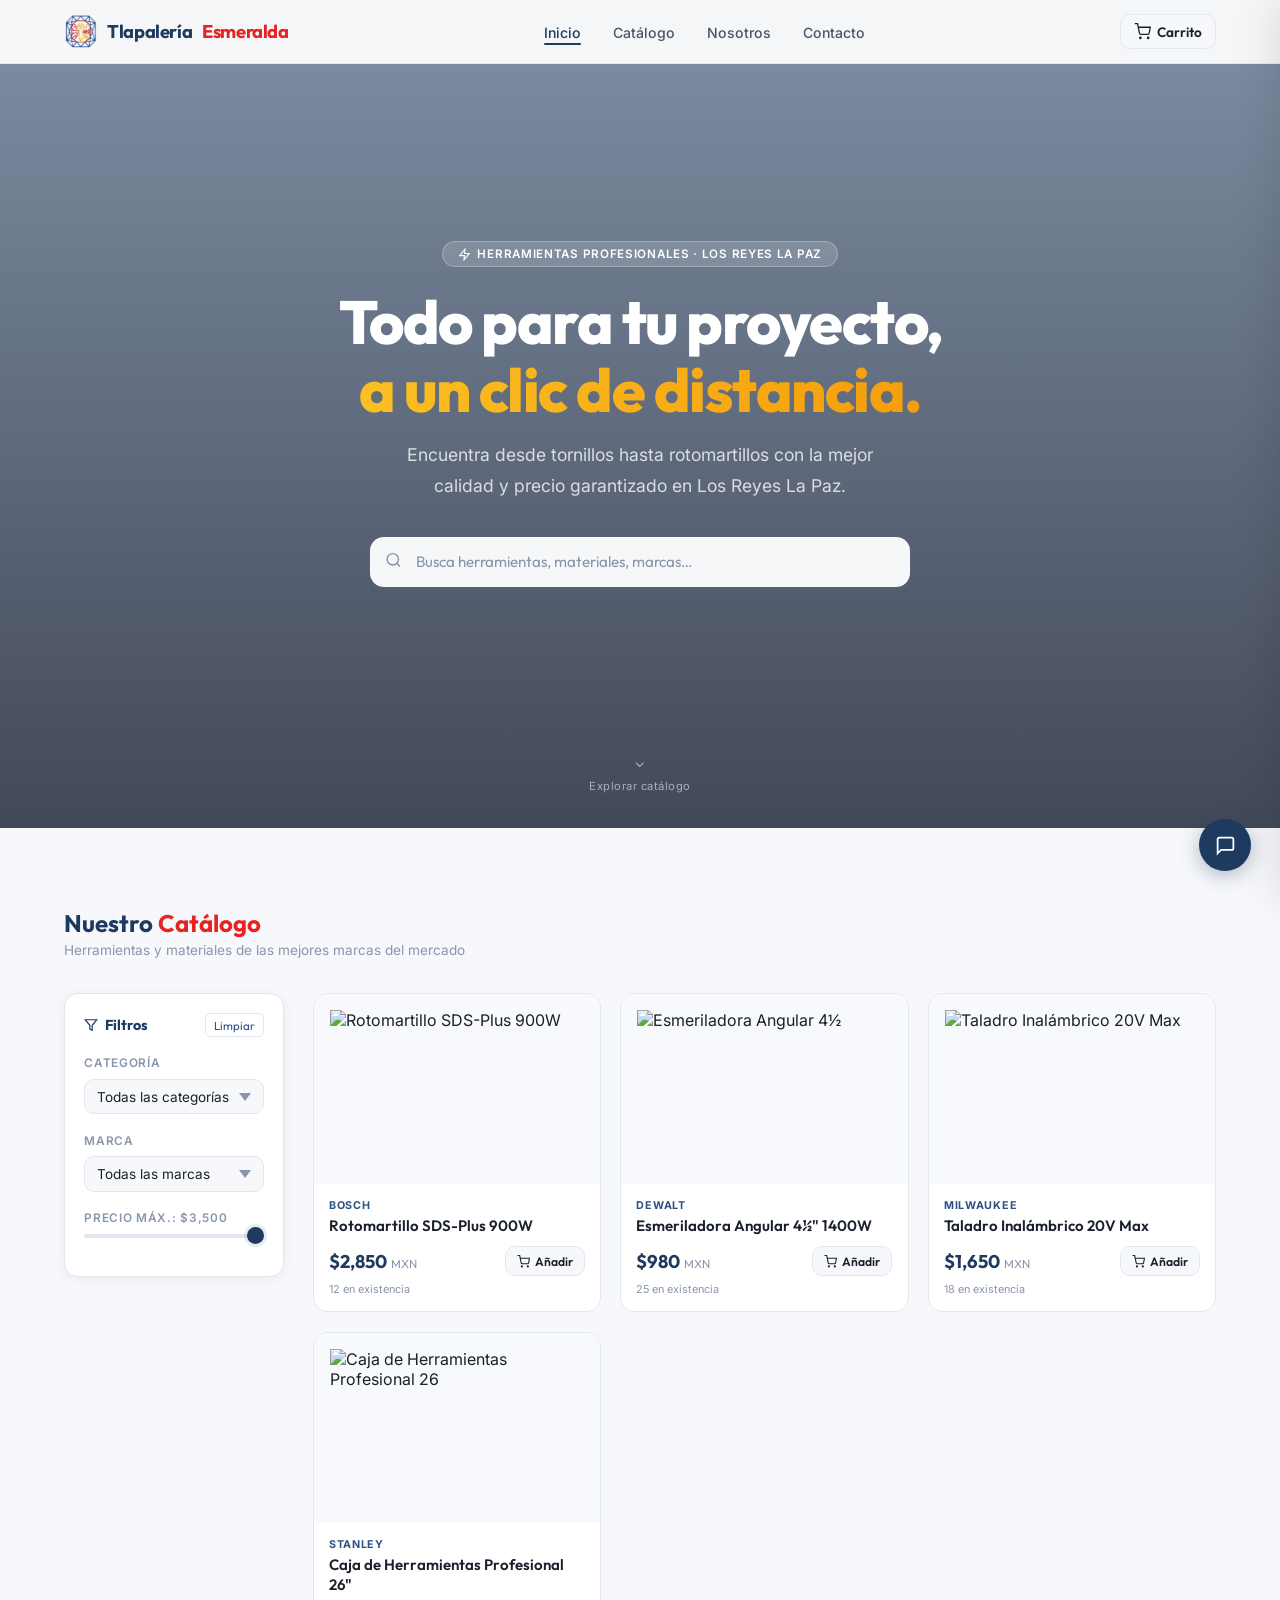
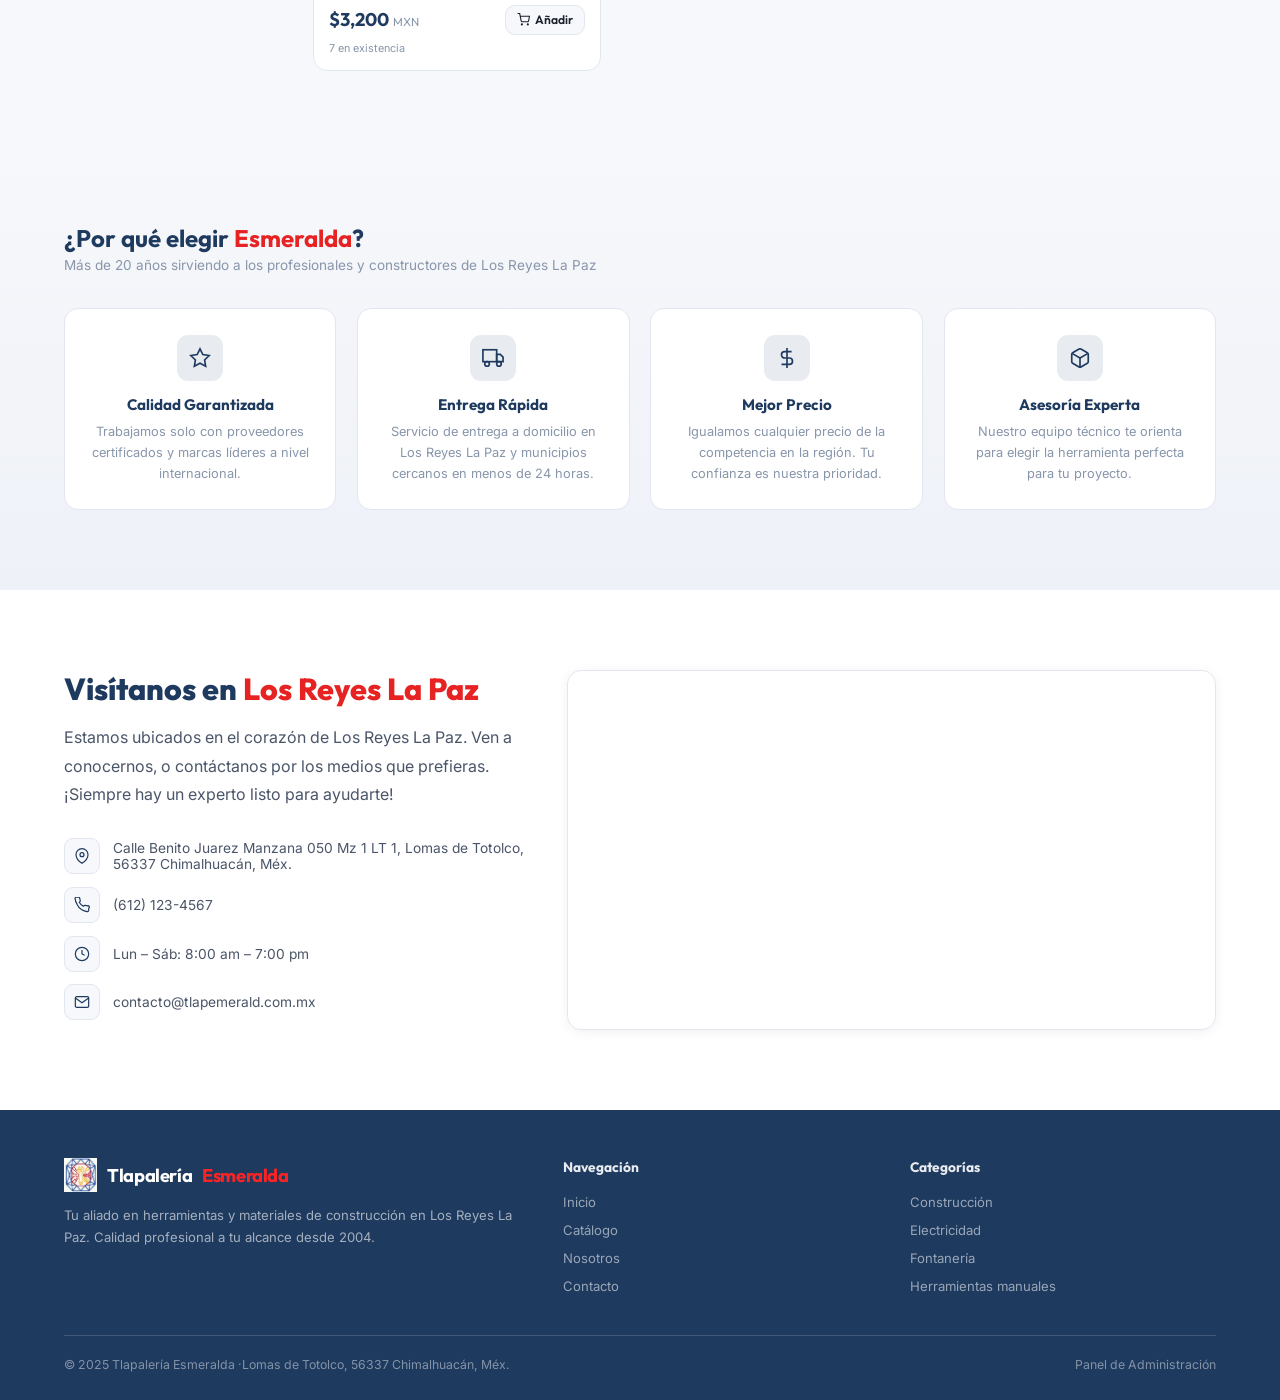
==== index.html @ 07d7f8e5 "Add files via upload" ====
<!DOCTYPE html>
<html lang="es">

<head>
  <meta charset="UTF-8" />
  <meta name="viewport" content="width=device-width, initial-scale=1.0" />
  <title>Tlapalería Esmeralda — Todo para tu proyecto, a un clic de distancia</title>
  <meta name="description"
    content="Tlapalería Esmeralda en Los Reyes La Paz: herramientas profesionales, materiales de construcción, fontanería y electricidad. Catálogo en línea con los mejores precios." />
  <meta name="keywords" content="tlapaleria, herramientas, Los Reyes La Paz, construccion, materiales, Esmeralda" />
  <!-- Favicon generado con SVG -->
  <link rel="icon"
    href="data:image/svg+xml,<svg xmlns='http://www.w3.org/2000/svg' viewBox='0 0 100 100'><rect width='100' height='100' rx='18' fill='%232563eb'/><path d='M25 72V42l25-16 25 16v30H55V55H45v17H25Z' fill='white'/></svg>" />
  <link rel="stylesheet" href="css/style.css" />
</head>

<body>

  <!-- ========== NAVBAR ========== -->
  <nav class="navbar" id="navbar">
    <a class="nav-brand" href="#inicio">
      <!--
        LOGO: coloca tu archivo de logo con el nombre "logo.png" en la carpeta raíz
        del proyecto. Si el archivo no existe, se mostrará el ícono de respaldo.
      -->
      <img class="brand-logo" src="logo.png" alt="Logotipo Tlapalería Esmeralda"
        onerror="this.style.display='none'; this.nextElementSibling.style.display='grid';" />

      Tlapalería <span>Esmeralda</span>
    </a>

    <ul class="nav-links">
      <li><a href="#inicio" class="active">Inicio</a></li>
      <li><a href="#catalogo">Catálogo</a></li>
      <li><a href="#nosotros">Nosotros</a></li>
      <li><a href="#contacto">Contacto</a></li>
    </ul>

    <div class="nav-actions">
      <button class="btn-cart" id="btn-cart" aria-label="Abrir carrito">
        <svg viewBox="0 0 24 24" fill="none" stroke="currentColor" stroke-width="2">
          <circle cx="9" cy="21" r="1" />
          <circle cx="20" cy="21" r="1" />
          <path d="M1 1h4l2.68 13.39a2 2 0 0 0 2 1.61h9.72a2 2 0 0 0 2-1.61L23 6H6" />
        </svg>
        Carrito
        <span class="cart-badge" id="cart-badge">0</span>
      </button>
      <!-- Botón Admin — oculto en navbar, visible solo en el footer -->
      <button class="hamburger" id="hamburger" aria-label="Menú">
        <span></span><span></span><span></span>
      </button>
    </div>
  </nav>

  <!-- Mobile nav -->
  <div class="nav-menu-mobile" id="mobile-menu">
    <a href="#inicio">Inicio</a>
    <a href="#catalogo">Catálogo</a>
    <a href="#nosotros">Nosotros</a>
    <a href="#contacto">Contacto</a>
  </div>

  <!-- ========== HERO ========== -->
  <section class="hero" id="inicio">
    <div class="hero-bg"></div>
    <div class="hero-overlay"></div>

    <div class="hero-content">
      <div class="hero-tag">
        <svg viewBox="0 0 24 24">
          <path d="M13 2L3 14h9l-1 8 10-12h-9l1-8z" />
        </svg>
        Herramientas Profesionales &middot; Los Reyes La Paz
      </div>
      <h1>Todo para tu proyecto,<br><span class="highlight">a un clic de distancia.</span></h1>
      <p>Encuentra desde tornillos hasta rotomartillos con la mejor calidad y precio garantizado en Los Reyes La Paz.
      </p>

      <div class="search-wrapper">
        <input type="search" class="search-bar" id="search-input" placeholder="Busca herramientas, materiales, marcas…"
          autocomplete="off" aria-label="Búsqueda de productos" />
        <span class="search-icon-svg">
          <svg viewBox="0 0 24 24">
            <circle cx="11" cy="11" r="8" />
            <line x1="21" y1="21" x2="16.65" y2="16.65" />
          </svg>
        </span>
        <div class="autocomplete-list" id="autocomplete-list"></div>
      </div>
    </div>

    <div class="hero-scroll-hint">
      <svg viewBox="0 0 24 24">
        <polyline points="6 9 12 15 18 9" />
      </svg>
      <span>Explorar catálogo</span>
    </div>
  </section>

  <!-- ========== CATÁLOGO ========== -->
  <section id="catalogo">
    <div class="section-header">
      <div>
        <h2 class="section-title">Nuestro <span>Catálogo</span></h2>
        <p class="section-sub">Herramientas y materiales de las mejores marcas del mercado</p>
      </div>
    </div>

    <div class="catalog-layout">

      <!-- Sidebar de filtros -->
      <aside class="filters-sidebar" id="filters-sidebar">
        <div class="filter-header">
          <h3>
            <svg viewBox="0 0 24 24">
              <polygon points="22 3 2 3 10 12.46 10 19 14 21 14 12.46 22 3" />
            </svg>
            Filtros
          </h3>
          <button class="btn-reset" id="btn-reset-filters">Limpiar</button>
        </div>

        <div class="filter-group">
          <label for="filter-categoria">Categoría</label>
          <select id="filter-categoria">
            <option value="todos">Todas las categorías</option>
            <option value="construccion">Construcción</option>
            <option value="electricidad">Electricidad</option>
            <option value="fontaneria">Fontanería</option>
            <option value="otros">Otros</option>
          </select>
        </div>

        <div class="filter-group">
          <label for="filter-marca">Marca</label>
          <select id="filter-marca">
            <option value="todas">Todas las marcas</option>
            <option value="Bosch">Bosch</option>
            <option value="Dewalt">Dewalt</option>
            <option value="Milwaukee">Milwaukee</option>
            <option value="Stanley">Stanley</option>
            <option value="Truper">Truper</option>
          </select>
        </div>

        <div class="filter-group">
          <label>Precio máx.: <span id="filter-precio-val">$5,000</span></label>
          <div class="price-range-wrapper">
            <input type="range" id="filter-precio" min="0" max="5000" step="50" value="5000" />
          </div>
        </div>
      </aside>

      <!-- Grid de productos -->
      <div class="products-grid" id="products-grid">
        <!-- Renderizado por JS -->
      </div>
    </div>
  </section>

  <!-- ========== NOSOTROS ========== -->
  <section id="nosotros">
    <div class="section-header">
      <div>
        <h2 class="section-title">¿Por qué elegir <span>Esmeralda</span>?</h2>
        <p class="section-sub">Más de 20 años sirviendo a los profesionales y constructores de Los Reyes La Paz</p>
      </div>
    </div>

    <div class="features-grid">
      <div class="feature-card">
        <div class="feature-icon">
          <svg viewBox="0 0 24 24">
            <polygon
              points="12 2 15.09 8.26 22 9.27 17 14.14 18.18 21.02 12 17.77 5.82 21.02 7 14.14 2 9.27 8.91 8.26 12 2" />
          </svg>
        </div>
        <h3>Calidad Garantizada</h3>
        <p>Trabajamos solo con proveedores certificados y marcas líderes a nivel internacional.</p>
      </div>
      <div class="feature-card">
        <div class="feature-icon">
          <svg viewBox="0 0 24 24">
            <rect x="1" y="3" width="15" height="13" />
            <polygon points="16 8 20 8 23 11 23 16 16 16 16 8" />
            <circle cx="5.5" cy="18.5" r="2.5" />
            <circle cx="18.5" cy="18.5" r="2.5" />
          </svg>
        </div>
        <h3>Entrega Rápida</h3>
        <p>Servicio de entrega a domicilio en Los Reyes La Paz y municipios cercanos en menos de 24 horas.</p>
      </div>
      <div class="feature-card">
        <div class="feature-icon">
          <svg viewBox="0 0 24 24">
            <line x1="12" y1="1" x2="12" y2="23" />
            <path d="M17 5H9.5a3.5 3.5 0 0 0 0 7h5a3.5 3.5 0 0 1 0 7H6" />
          </svg>
        </div>
        <h3>Mejor Precio</h3>
        <p>Igualamos cualquier precio de la competencia en la región. Tu confianza es nuestra prioridad.</p>
      </div>
      <div class="feature-card">
        <div class="feature-icon">
          <svg viewBox="0 0 24 24">
            <path
              d="M21 16V8a2 2 0 0 0-1-1.73l-7-4a2 2 0 0 0-2 0l-7 4A2 2 0 0 0 3 8v8a2 2 0 0 0 1 1.73l7 4a2 2 0 0 0 2 0l7-4A2 2 0 0 0 21 16z" />
            <polyline points="3.27 6.96 12 12.01 20.73 6.96" />
            <line x1="12" y1="22.08" x2="12" y2="12" />
          </svg>
        </div>
        <h3>Asesoría Experta</h3>
        <p>Nuestro equipo técnico te orienta para elegir la herramienta perfecta para tu proyecto.</p>
      </div>
    </div>
  </section>

  <!-- ========== CONTACTO / MAPA ========== -->
  <section id="contacto">
    <div class="contact-grid">
      <div class="contact-info">
        <h2>Visítanos en <span>Los Reyes La Paz</span></h2>
        <p>
          Estamos ubicados en el corazón de Los Reyes La Paz.
          Ven a conocernos, o contáctanos por los medios que prefieras.
          ¡Siempre hay un experto listo para ayudarte!
        </p>
        <div class="contact-details">
          <div class="contact-item">
            <div class="icon">
              <svg viewBox="0 0 24 24">
                <path d="M21 10c0 7-9 13-9 13s-9-6-9-13a9 9 0 0 1 18 0z" />
                <circle cx="12" cy="10" r="3" />
              </svg>
            </div>
            <span>Calle Benito Juarez Manzana 050 Mz 1 LT 1, Lomas de Totolco, 56337 Chimalhuacán, Méx.</span>
          </div>
          <div class="contact-item">
            <div class="icon">
              <svg viewBox="0 0 24 24">
                <path
                  d="M22 16.92v3a2 2 0 0 1-2.18 2 19.79 19.79 0 0 1-8.63-3.07A19.5 19.5 0 0 1 4.69 11.1 19.79 19.79 0 0 1 1.61 2.5 2 2 0 0 1 3.6.32h3a2 2 0 0 1 2 1.72 12.84 12.84 0 0 0 .7 2.81 2 2 0 0 1-.45 2.11L7.91 7.91a16 16 0 0 0 6.07 6.07l.91-.91a2 2 0 0 1 2.11-.45 12.84 12.84 0 0 0 2.81.7A2 2 0 0 1 22 16.92z" />
              </svg>
            </div>
            <span>(612) 123-4567</span>
          </div>
          <div class="contact-item">
            <div class="icon">
              <svg viewBox="0 0 24 24">
                <circle cx="12" cy="12" r="10" />
                <polyline points="12 6 12 12 16 14" />
              </svg>
            </div>
            <span>Lun &ndash; Sáb: 8:00 am &ndash; 7:00 pm</span>
          </div>
          <div class="contact-item">
            <div class="icon">
              <svg viewBox="0 0 24 24">
                <path d="M4 4h16c1.1 0 2 .9 2 2v12c0 1.1-.9 2-2 2H4c-1.1 0-2-.9-2-2V6c0-1.1.9-2 2-2z" />
                <polyline points="22,6 12,13 2,6" />
              </svg>
            </div>
            <span>contacto@tlapemerald.com.mx</span>
          </div>
        </div>
      </div>

      <!-- Mapa Tlapalería Esmeralda — Chimalhuacán, Méx. -->
      <div class="map-wrap">
        <iframe title="Ubicación Tlapalería Esmeralda"
          src="https://www.google.com/maps/embed?pb=!1m18!1m12!1m3!1d3762.5!2d-98.9475654!3d19.3997488!2m3!1f0!2f0!3f0!3m2!1i1024!2i768!4f13.1!3m3!1m2!1s0x85d1e3ca6bb86f51%3A0x80219bae64540f3!2sTlapaleria%20Esmeralda!5e0!3m2!1ses!2smx!4v1700000000000!5m2!1ses!2smx"
          allowfullscreen loading="lazy" referrerpolicy="no-referrer-when-downgrade">
        </iframe>
      </div>
    </div>
  </section>

  <!-- ========== FOOTER ========== -->
  <footer>
    <div class="footer-grid">
      <div class="footer-brand">
        <div class="nav-brand" style="margin-bottom:.6rem">
          <img class="brand-logo" src="logo.png" alt="Logo Tlapalería Esmeralda"
            onerror="this.style.display='none'; this.nextElementSibling.style.display='grid';" />
          <div class="brand-logo-fallback" style="display:none;">
            <svg viewBox="0 0 24 24" fill="white">
              <path d="M3 9l9-7 9 7v11a2 2 0 0 1-2 2H5a2 2 0 0 1-2-2z" />
              <polyline points="9 22 9 12 15 12 15 22" stroke="white" fill="none" stroke-width="1.5" />
            </svg>
          </div>
          Tlapalería <span>Esmeralda</span>
        </div>
        <p>Tu aliado en herramientas y materiales de construcción en Los Reyes La Paz. Calidad profesional a tu alcance
          desde
          2004.</p>
      </div>
      <div class="footer-col">
        <h4>Navegación</h4>
        <ul>
          <li><a href="#inicio">Inicio</a></li>
          <li><a href="#catalogo">Catálogo</a></li>
          <li><a href="#nosotros">Nosotros</a></li>
          <li><a href="#contacto">Contacto</a></li>
        </ul>
      </div>
      <div class="footer-col">
        <h4>Categorías</h4>
        <ul>
          <li><a href="#catalogo">Construcción</a></li>
          <li><a href="#catalogo">Electricidad</a></li>
          <li><a href="#catalogo">Fontanería</a></li>
          <li><a href="#catalogo">Herramientas manuales</a></li>
        </ul>
      </div>
    </div>
    <div class="footer-bottom">
      <span>&copy; 2025 Tlapalería Esmeralda &middot;Lomas de Totolco, 56337 Chimalhuacán, Méx.</span>
      <!-- Enlace al panel de administración discreto al final de la página -->
      <a href="admin.html">Panel de Administración</a>
    </div>
  </footer>

  <!-- ========== CARRITO SIDEBAR ========== -->
  <div class="cart-overlay" id="cart-overlay"></div>
  <aside class="cart-sidebar" id="cart-sidebar">
    <div class="cart-header">
      <h2>
        <svg viewBox="0 0 24 24">
          <circle cx="9" cy="21" r="1" />
          <circle cx="20" cy="21" r="1" />
          <path d="M1 1h4l2.68 13.39a2 2 0 0 0 2 1.61h9.72a2 2 0 0 0 2-1.61L23 6H6" />
        </svg>
        Tu Carrito
      </h2>
      <button class="btn-close-cart" id="btn-close-cart" aria-label="Cerrar carrito">&#x2715;</button>
    </div>
    <div class="cart-items" id="cart-items"></div>
    <div class="cart-footer">
      <div class="cart-total">
        <span>Total</span>
        <strong id="cart-total">$0</strong>
      </div>
      <button class="btn-checkout" id="btn-checkout">
        <svg viewBox="0 0 24 24">
          <polyline points="20 12 20 22 4 22 4 12" />
          <rect x="2" y="7" width="20" height="5" />
          <line x1="12" y1="22" x2="12" y2="7" />
          <path d="M12 7H7.5a2.5 2.5 0 0 1 0-5C11 2 12 7 12 7z" />
          <path d="M12 7h4.5a2.5 2.5 0 0 0 0-5C13 2 12 7 12 7z" />
        </svg>
        Proceder al pedido
      </button>
    </div>
  </aside>

  <!-- ========== MODAL PRODUCTO ========== -->
  <div class="modal-overlay" id="modal-overlay">
    <div class="modal-box">
      <div class="modal-header">
        <button class="btn-close-modal" id="btn-close-modal" aria-label="Cerrar modal">&#x2715;</button>
      </div>
      <div class="modal-content" id="modal-dyn">
        <!-- Renderizado por JS -->
      </div>
    </div>
  </div>

  <!-- ========== MODAL DE CHECKOUT (simulación de pedido) ========== -->
  <div class="checkout-overlay" id="checkout-overlay">
    <div class="checkout-box" id="checkout-box">
      <!-- El contenido se inyecta desde JS -->
    </div>
  </div>

  <!-- ========== BOTÓN CHAT FLOTANTE ========== -->
  <button class="btn-chat-float" id="btn-chat-float" aria-label="Chat en vivo" title="Chat en vivo">
    <svg viewBox="0 0 24 24">
      <path d="M21 15a2 2 0 0 1-2 2H7l-4 4V5a2 2 0 0 1 2-2h14a2 2 0 0 1 2 2z" />
    </svg>
    <span class="chat-tooltip">¿Necesitas ayuda?</span>
  </button>

  <!-- ========== TOAST CONTAINER ========== -->
  <div class="toast-container" id="toast-container"></div>

  <!-- Scripts -->
  <script src="js/db.js"></script>
  <script src="js/app.js"></script>
</body>

</html>
---- css/style.css ----
@import url('https://fonts.googleapis.com/css2?family=Outfit:wght@300;400;500;600;700;800&family=Inter:wght@300;400;500;600&display=swap');

/* === VARIABLES — TEMA CLARO PROFESIONAL === */
:root {
  --bg-primary: #f7f8fb;
  --bg-secondary: #ffffff;
  --bg-card: #ffffff;
  --bg-card-hover: #f0f4ff;
  --border: #e2e6ef;
  --border-light: #d5dbe8;
  --accent: #1e3a5f;
  --accent-light: #2c5282;
  --accent-glow: rgba(30, 58, 95, .10);
  --accent2: #e62222;
  --accent2-dark: #8b0707;
  --text-primary: #1a202c;
  --text-secondary: #4a5568;
  --text-muted: #8896ab;
  --font-main: 'Outfit', sans-serif;
  --font-body: 'Inter', sans-serif;
  --radius: 10px;
  --radius-lg: 14px;
  --shadow: 0 2px 12px rgba(0, 0, 0, .06);
  --shadow-lg: 0 8px 32px rgba(0, 0, 0, .10);
  --shadow-card: 0 1px 4px rgba(0, 0, 0, .04), 0 4px 16px rgba(0, 0, 0, .06);
  --transition: .24s cubic-bezier(.4, 0, .2, 1);
}

/* === RESET & BASE === */
*,
*::before,
*::after {
  box-sizing: border-box;
  margin: 0;
  padding: 0;
}

html {
  scroll-behavior: smooth;
}

body {
  background: var(--bg-primary);
  color: var(--text-primary);
  font-family: var(--font-body);
  min-height: 100vh;
  overflow-x: hidden;
}

img {
  max-width: 100%;
  display: block;
}

a {
  color: inherit;
  text-decoration: none;
}

ul {
  list-style: none;
}

button {
  cursor: pointer;
  font-family: var(--font-main);
  border: none;
  outline: none;
}

/* === SCROLLBAR === */
::-webkit-scrollbar {
  width: 6px;
}

::-webkit-scrollbar-track {
  background: var(--bg-primary);
}

::-webkit-scrollbar-thumb {
  background: var(--border-light);
  border-radius: 99px;
}

::-webkit-scrollbar-thumb:hover {
  background: var(--accent);
}

/* ========================================
   NAVBAR
======================================== */
.navbar {
  position: fixed;
  top: 0;
  left: 0;
  right: 0;
  z-index: 1000;
  display: flex;
  align-items: center;
  justify-content: space-between;
  padding: 0 5%;
  height: 64px;
  background: rgba(255, 255, 255, .92);
  backdrop-filter: blur(18px);
  -webkit-backdrop-filter: blur(18px);
  border-bottom: 1px solid var(--border);
  transition: background var(--transition), box-shadow var(--transition);
}

.navbar.scrolled {
  background: rgba(255, 255, 255, .98);
  box-shadow: 0 2px 20px rgba(0, 0, 0, .06);
}

.nav-brand {
  display: flex;
  align-items: center;
  gap: 10px;
  font-family: var(--font-main);
  font-weight: 700;
  font-size: 1.15rem;
  letter-spacing: -.4px;
  color: var(--accent);
  flex-shrink: 0;
}

.nav-brand .brand-logo {
  height: 34px;
  width: auto;
  display: block;
  object-fit: contain;
}

.nav-brand .brand-logo-fallback {
  width: 34px;
  height: 34px;
  background: var(--accent);
  border-radius: 8px;
  display: grid;
  place-items: center;
  flex-shrink: 0;
}

.nav-brand .brand-logo-fallback svg {
  width: 18px;
  height: 18px;
  fill: #fff;
  stroke: #fff;
  stroke-width: 1;
}

.nav-brand span {
  color: var(--accent2);
}

.nav-links {
  display: flex;
  align-items: center;
  gap: 2rem;
}

.nav-links a {
  font-size: .88rem;
  font-weight: 500;
  color: var(--text-secondary);
  transition: color var(--transition);
  position: relative;
}

.nav-links a::after {
  content: '';
  position: absolute;
  bottom: -4px;
  left: 0;
  right: 0;
  height: 2px;
  background: var(--accent);
  transform: scaleX(0);
  transition: transform var(--transition);
  border-radius: 99px;
}

.nav-links a:hover,
.nav-links a.active {
  color: var(--accent);
}

.nav-links a:hover::after,
.nav-links a.active::after {
  transform: scaleX(1);
}

.nav-actions {
  display: flex;
  align-items: center;
  gap: .7rem;
}

.btn-cart {
  position: relative;
  background: var(--bg-primary);
  border: 1px solid var(--border);
  color: var(--text-primary);
  padding: .46rem .8rem;
  border-radius: var(--radius);
  font-size: .85rem;
  font-weight: 600;
  display: flex;
  align-items: center;
  gap: .4rem;
  transition: background var(--transition), border-color var(--transition), box-shadow var(--transition);
}

.btn-cart svg {
  width: 17px;
  height: 17px;
  fill: none;
  stroke: currentColor;
  stroke-width: 1.8;
}

.btn-cart:hover {
  background: #fff;
  border-color: var(--accent);
  box-shadow: var(--shadow);
}

.cart-badge {
  position: absolute;
  top: -6px;
  right: -6px;
  background: var(--accent2);
  color: #fff;
  font-size: .6rem;
  font-weight: 700;
  min-width: 17px;
  height: 17px;
  border-radius: 99px;
  display: grid;
  place-items: center;
  padding: 0 4px;
  display: none;
}

.cart-badge.visible {
  display: grid;
}

.btn-admin-nav {
  display: none;
}

.hamburger {
  display: none;
  flex-direction: column;
  gap: 5px;
  background: none;
  padding: .3rem;
}

.hamburger span {
  display: block;
  width: 22px;
  height: 2px;
  background: var(--text-primary);
  border-radius: 4px;
  transition: all var(--transition);
}

/* ========================================
   HERO SECTION
======================================== */
.hero {
  position: relative;
  height: 92vh;
  min-height: 550px;
  display: flex;
  flex-direction: column;
  align-items: center;
  justify-content: center;
  text-align: center;
  overflow: hidden;
}

.hero-bg {
  position: absolute;
  inset: 0;
  background-image: url('../img/hero_banner.png');
  background-size: cover;
  background-position: center;
  filter: brightness(.45);
  transform: scale(1.03);
  transition: transform 8s ease;
}

.hero:hover .hero-bg {
  transform: scale(1);
}

.hero-overlay {
  position: absolute;
  inset: 0;
  background: linear-gradient(to bottom, rgba(30, 58, 95, .55) 0%, rgba(15, 23, 42, .78) 100%);
}

.hero-content {
  position: relative;
  z-index: 2;
  padding: 0 1.5rem;
  animation: fadeUp .8s ease both;
}

.hero-tag {
  display: inline-flex;
  align-items: center;
  gap: .4rem;
  background: rgba(255, 255, 255, .15);
  border: 1px solid rgba(255, 255, 255, .25);
  color: #fff;
  font-size: .73rem;
  font-weight: 600;
  padding: .3rem .95rem;
  border-radius: 99px;
  margin-bottom: 1.3rem;
  letter-spacing: .7px;
  text-transform: uppercase;
  backdrop-filter: blur(8px);
}

.hero-tag svg {
  width: 13px;
  height: 13px;
  fill: none;
  stroke: currentColor;
  stroke-width: 2;
  flex-shrink: 0;
}

.hero h1 {
  font-family: var(--font-main);
  font-size: clamp(2rem, 5vw, 3.8rem);
  font-weight: 800;
  line-height: 1.12;
  letter-spacing: -1.5px;
  margin-bottom: 1rem;
  color: #fff;
}

.hero h1 .highlight {
  background: linear-gradient(90deg, #fbbf24, #f59e0b);
  -webkit-background-clip: text;
  -webkit-text-fill-color: transparent;
  background-clip: text;
}

.hero p {
  color: rgba(255, 255, 255, .78);
  font-size: clamp(.9rem, 1.8vw, 1.1rem);
  max-width: 520px;
  margin: 0 auto 2.2rem;
  line-height: 1.75;
}

/* Smart Search Bar */
.search-wrapper {
  position: relative;
  max-width: 540px;
  width: 100%;
  margin: 0 auto;
}

.search-icon-svg {
  position: absolute;
  left: 15px;
  top: 50%;
  transform: translateY(-50%);
  pointer-events: none;
  color: var(--text-muted);
  transition: color var(--transition);
}

.search-icon-svg svg {
  width: 17px;
  height: 17px;
  fill: none;
  stroke: currentColor;
  stroke-width: 2;
}

.search-bar {
  width: 100%;
  padding: .9rem 1.1rem .9rem 2.8rem;
  background: rgba(255, 255, 255, .95);
  backdrop-filter: blur(14px);
  -webkit-backdrop-filter: blur(14px);
  border: 1.5px solid rgba(255, 255, 255, .5);
  border-radius: var(--radius-lg);
  color: var(--text-primary);
  font-family: var(--font-main);
  font-size: .95rem;
  transition: border-color var(--transition), box-shadow var(--transition);
}

.search-bar::placeholder {
  color: var(--text-muted);
}

.search-bar:focus {
  outline: none;
  border-color: var(--accent);
  box-shadow: 0 0 0 3px var(--accent-glow), var(--shadow-lg);
}

.search-bar:focus~.search-icon-svg {
  color: var(--accent);
}

.autocomplete-list {
  position: absolute;
  top: calc(100% + 6px);
  left: 0;
  right: 0;
  background: #fff;
  border: 1px solid var(--border);
  border-radius: var(--radius);
  overflow: hidden;
  z-index: 50;
  box-shadow: var(--shadow-lg);
  display: none;
}

.autocomplete-list.visible {
  display: block;
}

.autocomplete-item {
  padding: .7rem 1rem;
  cursor: pointer;
  font-size: .86rem;
  color: var(--text-secondary);
  transition: background var(--transition), color var(--transition);
  display: flex;
  align-items: center;
  gap: .6rem;
}

.autocomplete-item:hover {
  background: var(--bg-card-hover);
  color: var(--accent);
}

.autocomplete-item svg {
  width: 14px;
  height: 14px;
  fill: none;
  stroke: var(--accent);
  stroke-width: 2;
  flex-shrink: 0;
}

.hero-scroll-hint {
  position: absolute;
  bottom: 2.2rem;
  left: 50%;
  transform: translateX(-50%);
  z-index: 2;
  display: flex;
  flex-direction: column;
  align-items: center;
  gap: .4rem;
  color: rgba(255, 255, 255, .55);
  font-size: .7rem;
  letter-spacing: .5px;
  animation: bounce 2.5s infinite;
}

.hero-scroll-hint svg {
  width: 15px;
  height: 15px;
  fill: none;
  stroke: currentColor;
  stroke-width: 2;
}

/* ========================================
   CATALOG SECTION
======================================== */
#catalogo {
  padding: 5rem 5% 4.5rem;
}

.section-header {
  display: flex;
  align-items: flex-start;
  justify-content: space-between;
  flex-wrap: wrap;
  gap: 1rem;
  margin-bottom: 2.2rem;
}

.section-title {
  font-family: var(--font-main);
  font-size: 1.5rem;
  font-weight: 700;
  color: var(--accent);
}

.section-title span {
  color: var(--accent2);
}

.section-sub {
  color: var(--text-muted);
  font-size: .85rem;
  margin-top: .25rem;
}

.catalog-layout {
  display: flex;
  gap: 1.8rem;
  align-items: flex-start;
}

/* FILTERS SIDEBAR */
.filters-sidebar {
  width: 220px;
  flex-shrink: 0;
  background: #fff;
  border: 1px solid var(--border);
  border-radius: var(--radius-lg);
  padding: 1.2rem;
  position: sticky;
  top: 82px;
  box-shadow: var(--shadow);
}

.filter-header {
  display: flex;
  align-items: center;
  justify-content: space-between;
  margin-bottom: 1.2rem;
}

.filter-header h3 {
  font-family: var(--font-main);
  font-size: .9rem;
  font-weight: 700;
  color: var(--accent);
  display: flex;
  align-items: center;
  gap: .45rem;
}

.filter-header h3 svg {
  width: 14px;
  height: 14px;
  fill: none;
  stroke: var(--accent);
  stroke-width: 2;
}

.btn-reset {
  background: none;
  color: var(--accent-light);
  font-size: .72rem;
  padding: .2rem .5rem;
  border-radius: 5px;
  border: 1px solid var(--border);
  transition: background var(--transition), color var(--transition);
}

.btn-reset:hover {
  background: var(--accent-glow);
  color: var(--accent);
}

.filter-group {
  margin-bottom: 1.2rem;
}

.filter-group label {
  display: block;
  font-size: .74rem;
  font-weight: 600;
  color: var(--text-muted);
  text-transform: uppercase;
  letter-spacing: .7px;
  margin-bottom: .55rem;
}

.filter-group select {
  width: 100%;
  background: var(--bg-primary);
  border: 1px solid var(--border);
  color: var(--text-primary);
  padding: .55rem .75rem;
  border-radius: var(--radius);
  font-family: var(--font-body);
  font-size: .85rem;
  transition: border-color var(--transition);
  appearance: none;
  background-image: url("data:image/svg+xml,%3Csvg xmlns='http://www.w3.org/2000/svg' width='12' height='8' viewBox='0 0 12 8'%3E%3Cpath fill='%238896ab' d='M6 8L0 0h12z'/%3E%3C/svg%3E");
  background-repeat: no-repeat;
  background-position: right .75rem center;
}

.filter-group select:focus {
  outline: none;
  border-color: var(--accent);
}

.price-range-wrapper {
  display: flex;
  flex-direction: column;
  gap: .45rem;
}

.price-range-wrapper input[type="range"] {
  -webkit-appearance: none;
  width: 100%;
  height: 4px;
  background: var(--border);
  border-radius: 99px;
  outline: none;
}

.price-range-wrapper input[type="range"]::-webkit-slider-thumb {
  -webkit-appearance: none;
  width: 17px;
  height: 17px;
  background: var(--accent);
  border-radius: 50%;
  cursor: pointer;
  box-shadow: 0 0 0 3px var(--accent-glow);
}

/* PRODUCTS GRID */
.products-grid {
  flex: 1;
  display: grid;
  grid-template-columns: repeat(auto-fill, minmax(230px, 1fr));
  gap: 1.2rem;
}

.product-card {
  background: #fff;
  border: 1px solid var(--border);
  border-radius: var(--radius-lg);
  overflow: hidden;
  transition: transform var(--transition), border-color var(--transition), box-shadow var(--transition);
  position: relative;
  cursor: pointer;
}

.product-card:hover {
  transform: translateY(-4px);
  border-color: var(--accent);
  box-shadow: 0 8px 28px rgba(30, 58, 95, .10);
}

.product-image-wrap {
  position: relative;
  height: 190px;
  background: #f8f9fc;
  overflow: hidden;
}

.product-image-wrap img {
  width: 100%;
  height: 100%;
  object-fit: contain;
  padding: 1rem;
  transition: transform var(--transition);
}

.product-card:hover .product-image-wrap img {
  transform: scale(1.05);
}

.product-badge {
  position: absolute;
  top: .6rem;
  left: .6rem;
  background: var(--accent2);
  color: #fff;
  font-size: .64rem;
  font-weight: 700;
  padding: .2rem .5rem;
  border-radius: 5px;
  text-transform: uppercase;
  letter-spacing: .4px;
}

.badge-blue {
  background: var(--accent);
}

.quick-view-overlay {
  position: absolute;
  inset: 0;
  background: rgba(30, 58, 95, .88);
  display: flex;
  flex-direction: column;
  align-items: center;
  justify-content: center;
  gap: .6rem;
  padding: 1rem;
  opacity: 0;
  transition: opacity var(--transition);
}

.product-card:hover .quick-view-overlay {
  opacity: 1;
}

.quick-view-overlay p {
  color: rgba(255, 255, 255, .85);
  font-size: .74rem;
  text-align: center;
  line-height: 1.55;
}

.btn-add-quick {
  background: #fff;
  color: var(--accent);
  padding: .5rem 1rem;
  border-radius: var(--radius);
  font-weight: 700;
  font-size: .8rem;
  display: flex;
  align-items: center;
  gap: .35rem;
  transition: transform var(--transition), box-shadow var(--transition);
}

.btn-add-quick svg {
  width: 14px;
  height: 14px;
  fill: none;
  stroke: currentColor;
  stroke-width: 2;
}

.btn-add-quick:hover {
  transform: scale(1.03);
  box-shadow: var(--shadow);
}

.product-info {
  padding: .95rem;
}

.product-marca {
  font-size: .67rem;
  font-weight: 700;
  color: var(--accent-light);
  text-transform: uppercase;
  letter-spacing: .7px;
  margin-bottom: .25rem;
}

.product-nombre {
  font-family: var(--font-main);
  font-size: .94rem;
  font-weight: 600;
  line-height: 1.35;
  margin-bottom: .6rem;
  color: var(--text-primary);
}

.product-footer {
  display: flex;
  align-items: center;
  justify-content: space-between;
}

.product-precio {
  font-family: var(--font-main);
  font-size: 1.15rem;
  font-weight: 700;
  color: var(--accent);
}

.product-precio span {
  font-size: .73rem;
  color: var(--text-muted);
  font-weight: 400;
}

.btn-add-cart {
  background: var(--bg-primary);
  border: 1.5px solid var(--border);
  color: var(--text-primary);
  padding: .4rem .7rem;
  border-radius: var(--radius);
  font-size: .76rem;
  font-weight: 600;
  transition: all var(--transition);
  display: flex;
  align-items: center;
  gap: .3rem;
}

.btn-add-cart svg {
  width: 13px;
  height: 13px;
  fill: none;
  stroke: currentColor;
  stroke-width: 2;
}

.btn-add-cart:hover {
  background: var(--accent);
  border-color: var(--accent);
  color: #fff;
}

.product-stock {
  font-size: .68rem;
  color: var(--text-muted);
  margin-top: .38rem;
}

.out-of-stock {
  color: #dc2626;
}

.empty-state {
  grid-column: 1 / -1;
  text-align: center;
  padding: 3.5rem 2rem;
  color: var(--text-muted);
}

.empty-state svg {
  width: 44px;
  height: 44px;
  margin: 0 auto 1rem;
  fill: none;
  stroke: var(--text-muted);
  stroke-width: 1.4;
}

/* ========================================
   NOSOTROS / FEATURES
======================================== */
#nosotros {
  padding: 5rem 5%;
  background: linear-gradient(180deg, var(--bg-primary) 0%, #eef1f8 100%);
}

.features-grid {
  display: grid;
  grid-template-columns: repeat(auto-fit, minmax(210px, 1fr));
  gap: 1.3rem;
  margin-top: 2.2rem;
}

.feature-card {
  background: #fff;
  border: 1px solid var(--border);
  border-radius: var(--radius-lg);
  padding: 1.6rem;
  text-align: center;
  transition: transform var(--transition), border-color var(--transition), box-shadow var(--transition);
}

.feature-card:hover {
  transform: translateY(-3px);
  border-color: var(--accent);
  box-shadow: var(--shadow-card);
}

.feature-icon {
  width: 46px;
  height: 46px;
  margin: 0 auto .9rem;
  background: var(--accent-glow);
  border-radius: 11px;
  display: grid;
  place-items: center;
}

.feature-icon svg {
  width: 22px;
  height: 22px;
  fill: none;
  stroke: var(--accent);
  stroke-width: 1.8;
}

.feature-card h3 {
  font-family: var(--font-main);
  font-size: .95rem;
  font-weight: 700;
  margin-bottom: .4rem;
  color: var(--accent);
}

.feature-card p {
  color: var(--text-muted);
  font-size: .8rem;
  line-height: 1.65;
}

/* ========================================
   CONTACT / MAP SECTION
======================================== */
#contacto {
  padding: 5rem 5%;
  background: #fff;
}

.contact-grid {
  display: grid;
  grid-template-columns: 1fr 1.4fr;
  gap: 2.5rem;
  align-items: start;
}

.contact-info h2 {
  font-family: var(--font-main);
  font-size: 1.9rem;
  font-weight: 800;
  margin-bottom: .9rem;
  color: var(--accent);
}

.contact-info h2 span {
  color: var(--accent2);
}

.contact-info p {
  color: var(--text-secondary);
  line-height: 1.8;
  margin-bottom: 1.8rem;
}

.contact-details {
  display: flex;
  flex-direction: column;
  gap: .8rem;
}

.contact-item {
  display: flex;
  align-items: center;
  gap: .8rem;
  color: var(--text-secondary);
  font-size: .86rem;
}

.contact-item .icon {
  width: 36px;
  height: 36px;
  background: var(--bg-primary);
  border: 1px solid var(--border);
  border-radius: 9px;
  display: grid;
  place-items: center;
  flex-shrink: 0;
  transition: border-color var(--transition), background var(--transition);
}

.contact-item .icon svg {
  width: 16px;
  height: 16px;
  fill: none;
  stroke: var(--accent);
  stroke-width: 1.8;
}

.contact-item:hover .icon {
  border-color: var(--accent);
  background: var(--accent-glow);
}

.map-wrap {
  border-radius: var(--radius-lg);
  overflow: hidden;
  border: 1px solid var(--border);
  height: 360px;
  box-shadow: var(--shadow);
}

.map-wrap iframe {
  width: 100%;
  height: 100%;
  border: none;
}

/* ========================================
   CART SIDEBAR
======================================== */
.cart-overlay {
  position: fixed;
  inset: 0;
  background: rgba(0, 0, 0, .32);
  z-index: 2000;
  opacity: 0;
  pointer-events: none;
  transition: opacity var(--transition);
}

.cart-overlay.open {
  opacity: 1;
  pointer-events: all;
}

.cart-sidebar {
  position: fixed;
  top: 0;
  right: 0;
  height: 100%;
  width: min(390px, 95vw);
  background: #fff;
  border-left: 1px solid var(--border);
  z-index: 2001;
  display: flex;
  flex-direction: column;
  transform: translateX(100%);
  transition: transform .3s cubic-bezier(.4, 0, .2, 1);
  box-shadow: -6px 0 40px rgba(0, 0, 0, .1);
}

.cart-sidebar.open {
  transform: translateX(0);
}

.cart-header {
  display: flex;
  align-items: center;
  justify-content: space-between;
  padding: 1.2rem 1.4rem;
  border-bottom: 1px solid var(--border);
}

.cart-header h2 {
  font-family: var(--font-main);
  font-size: 1.08rem;
  font-weight: 700;
  color: var(--accent);
  display: flex;
  align-items: center;
  gap: .45rem;
}

.cart-header h2 svg {
  width: 18px;
  height: 18px;
  fill: none;
  stroke: var(--accent);
  stroke-width: 1.8;
}

.btn-close-cart {
  background: var(--bg-primary);
  border: 1px solid var(--border);
  color: var(--text-secondary);
  width: 32px;
  height: 32px;
  border-radius: 8px;
  font-size: .95rem;
  display: grid;
  place-items: center;
  transition: all var(--transition);
}

.btn-close-cart:hover {
  color: var(--accent);
  border-color: var(--accent);
}

.cart-items {
  flex: 1;
  overflow-y: auto;
  padding: 1rem 1.3rem;
  display: flex;
  flex-direction: column;
  gap: .8rem;
}

.cart-empty {
  flex: 1;
  display: flex;
  flex-direction: column;
  align-items: center;
  justify-content: center;
  gap: .7rem;
  color: var(--text-muted);
}

.cart-empty svg {
  width: 44px;
  height: 44px;
  fill: none;
  stroke: var(--text-muted);
  stroke-width: 1.3;
  opacity: .5;
}

.cart-item-row {
  display: flex;
  align-items: center;
  gap: .8rem;
  background: var(--bg-primary);
  border: 1px solid var(--border);
  border-radius: var(--radius);
  padding: .65rem;
}

.cart-item-img {
  width: 50px;
  height: 50px;
  background: #fff;
  border-radius: 7px;
  object-fit: contain;
  flex-shrink: 0;
  border: 1px solid var(--border);
}

.cart-item-info {
  flex: 1;
  min-width: 0;
}

.cart-item-name {
  font-size: .82rem;
  font-weight: 600;
  color: var(--text-primary);
  white-space: nowrap;
  overflow: hidden;
  text-overflow: ellipsis;
}

.cart-item-price {
  color: var(--accent);
  font-size: .84rem;
  font-weight: 700;
  margin-top: .1rem;
}

.cart-item-qty {
  color: var(--text-muted);
  font-size: .72rem;
}

.btn-remove-item {
  background: none;
  color: var(--text-muted);
  font-size: .88rem;
  padding: .2rem;
  transition: color var(--transition);
  display: grid;
  place-items: center;
}

.btn-remove-item svg {
  width: 14px;
  height: 14px;
  fill: none;
  stroke: currentColor;
  stroke-width: 2;
}

.btn-remove-item:hover {
  color: #dc2626;
}

.cart-footer {
  padding: 1.1rem 1.4rem;
  border-top: 1px solid var(--border);
  background: var(--bg-primary);
}

.cart-total {
  display: flex;
  justify-content: space-between;
  align-items: center;
  margin-bottom: .85rem;
}

.cart-total span {
  color: var(--text-muted);
  font-size: .86rem;
}

.cart-total strong {
  font-family: var(--font-main);
  font-size: 1.32rem;
  font-weight: 800;
  color: var(--accent);
}

.btn-checkout {
  width: 100%;
  padding: .82rem;
  background: var(--accent);
  color: #fff;
  border-radius: var(--radius);
  font-family: var(--font-main);
  font-size: .95rem;
  font-weight: 700;
  display: flex;
  align-items: center;
  justify-content: center;
  gap: .45rem;
  transition: background var(--transition), transform var(--transition);
}

.btn-checkout svg {
  width: 16px;
  height: 16px;
  fill: none;
  stroke: currentColor;
  stroke-width: 2;
}

.btn-checkout:hover {
  background: var(--accent-light);
  transform: translateY(-1px);
}

/* ========================================
   MODAL PRODUCTO
======================================== */
.modal-overlay {
  position: fixed;
  inset: 0;
  background: rgba(0, 0, 0, .4);
  z-index: 3000;
  display: grid;
  place-items: center;
  padding: 1rem;
  opacity: 0;
  pointer-events: none;
  transition: opacity var(--transition);
}

.modal-overlay.open {
  opacity: 1;
  pointer-events: all;
}

.modal-box {
  background: #fff;
  border: 1px solid var(--border);
  border-radius: var(--radius-lg);
  max-width: 580px;
  width: 100%;
  overflow: hidden;
  box-shadow: var(--shadow-lg);
  transform: scale(.94);
  transition: transform .26s cubic-bezier(.4, 0, .2, 1);
}

.modal-overlay.open .modal-box {
  transform: scale(1);
}

.modal-header {
  display: flex;
  justify-content: flex-end;
  padding: .7rem .9rem .3rem;
}

.btn-close-modal {
  background: var(--bg-primary);
  border: 1px solid var(--border);
  border-radius: 7px;
  color: var(--text-secondary);
  width: 30px;
  height: 30px;
  display: grid;
  place-items: center;
  font-size: .88rem;
  transition: all var(--transition);
}

.btn-close-modal:hover {
  color: var(--accent);
  border-color: var(--accent);
}

.modal-content {
  display: grid;
  grid-template-columns: 1fr 1.3fr;
  gap: 1.3rem;
  padding: 0 1.3rem 1.6rem;
}

.modal-img-wrap {
  background: #f8f9fc;
  border-radius: var(--radius);
  height: 210px;
  display: grid;
  place-items: center;
  border: 1px solid var(--border);
}

.modal-img-wrap img {
  height: 180px;
  object-fit: contain;
  padding: .8rem;
}

.modal-details {
  padding-top: .2rem;
}

.modal-marca {
  font-size: .7rem;
  color: var(--accent-light);
  font-weight: 700;
  text-transform: uppercase;
  letter-spacing: .7px;
  margin-bottom: .35rem;
}

.modal-nombre {
  font-family: var(--font-main);
  font-size: 1.08rem;
  font-weight: 700;
  margin-bottom: .7rem;
  line-height: 1.3;
  color: var(--accent);
}

.modal-desc {
  color: var(--text-secondary);
  font-size: .8rem;
  line-height: 1.7;
  margin-bottom: .9rem;
}

.modal-price {
  font-family: var(--font-main);
  font-size: 1.5rem;
  font-weight: 800;
  color: var(--accent);
  margin-bottom: .3rem;
}

.modal-stock {
  color: var(--text-muted);
  font-size: .76rem;
  margin-bottom: 1rem;
}

.btn-modal-add {
  width: 100%;
  padding: .72rem;
  background: var(--accent);
  color: #fff;
  border-radius: var(--radius);
  font-family: var(--font-main);
  font-size: .9rem;
  font-weight: 700;
  display: flex;
  align-items: center;
  justify-content: center;
  gap: .4rem;
  transition: background var(--transition), transform var(--transition);
}

.btn-modal-add svg {
  width: 15px;
  height: 15px;
  fill: none;
  stroke: currentColor;
  stroke-width: 2;
}

.btn-modal-add:hover {
  background: var(--accent-light);
  transform: translateY(-1px);
}

/* ========================================
   CHECKOUT MODAL
======================================== */
.checkout-overlay {
  position: fixed;
  inset: 0;
  background: rgba(0, 0, 0, .42);
  z-index: 4000;
  display: grid;
  place-items: center;
  padding: 1rem;
  opacity: 0;
  pointer-events: none;
  transition: opacity var(--transition);
}

.checkout-overlay.open {
  opacity: 1;
  pointer-events: all;
}

.checkout-box {
  background: #fff;
  border: 1px solid var(--border);
  border-radius: var(--radius-lg);
  max-width: 510px;
  width: 100%;
  box-shadow: var(--shadow-lg);
  transform: scale(.94);
  transition: transform .26s cubic-bezier(.4, 0, .2, 1);
  overflow: hidden;
}

.checkout-overlay.open .checkout-box {
  transform: scale(1);
}

.checkout-header {
  background: var(--accent);
  padding: 1.5rem 1.5rem 1.1rem;
  text-align: center;
}

.checkout-header svg {
  width: 40px;
  height: 40px;
  fill: none;
  stroke: #fff;
  stroke-width: 1.5;
  margin: 0 auto .6rem;
  display: block;
}

.checkout-header h2 {
  font-family: var(--font-main);
  font-size: 1.2rem;
  font-weight: 800;
  color: #fff;
}

.checkout-header p {
  color: rgba(255, 255, 255, .75);
  font-size: .82rem;
  margin-top: .25rem;
}

.checkout-body {
  padding: 1.4rem 1.5rem;
}

.checkout-step-label {
  font-size: .7rem;
  font-weight: 700;
  color: var(--accent);
  text-transform: uppercase;
  letter-spacing: .7px;
  margin-bottom: .9rem;
}

.form-row {
  display: grid;
  grid-template-columns: 1fr 1fr;
  gap: .7rem;
  margin-bottom: .7rem;
}

.form-row.full {
  grid-template-columns: 1fr;
}

.form-field {
  display: flex;
  flex-direction: column;
  gap: .25rem;
}

.form-field label {
  font-size: .7rem;
  font-weight: 600;
  color: var(--text-muted);
  text-transform: uppercase;
  letter-spacing: .4px;
}

.form-field input,
.form-field select {
  background: var(--bg-primary);
  border: 1px solid var(--border);
  color: var(--text-primary);
  padding: .56rem .78rem;
  border-radius: var(--radius);
  font-family: var(--font-body);
  font-size: .86rem;
  transition: border-color var(--transition);
}

.form-field input:focus,
.form-field select:focus {
  outline: none;
  border-color: var(--accent);
}

.form-field input::placeholder {
  color: var(--text-muted);
}

.checkout-divider {
  border: none;
  border-top: 1px solid var(--border);
  margin: 1.1rem 0;
}

.checkout-summary-title {
  font-family: var(--font-main);
  font-size: .83rem;
  font-weight: 700;
  margin-bottom: .7rem;
  color: var(--accent);
}

.checkout-summary-items {
  display: flex;
  flex-direction: column;
  gap: .4rem;
  margin-bottom: .8rem;
  max-height: 120px;
  overflow-y: auto;
}

.cs-item {
  display: flex;
  justify-content: space-between;
  align-items: center;
  font-size: .8rem;
  color: var(--text-secondary);
}

.cs-item span:last-child {
  font-weight: 600;
  color: var(--text-primary);
}

.checkout-total-row {
  display: flex;
  justify-content: space-between;
  align-items: center;
  padding-top: .55rem;
  border-top: 1px solid var(--border);
}

.checkout-total-row span {
  font-size: .86rem;
  color: var(--text-muted);
}

.checkout-total-row strong {
  font-family: var(--font-main);
  font-size: 1.25rem;
  font-weight: 800;
  color: var(--accent);
}

.checkout-actions {
  display: flex;
  gap: .7rem;
  margin-top: 1.1rem;
}

.btn-cancel-checkout {
  flex: 1;
  padding: .72rem;
  background: var(--bg-primary);
  border: 1px solid var(--border);
  color: var(--text-secondary);
  border-radius: var(--radius);
  font-family: var(--font-main);
  font-size: .88rem;
  font-weight: 600;
  transition: all var(--transition);
}

.btn-cancel-checkout:hover {
  border-color: var(--accent);
  color: var(--accent);
}

.btn-confirm-order {
  flex: 2;
  padding: .72rem;
  background: var(--accent);
  color: #fff;
  border-radius: var(--radius);
  font-family: var(--font-main);
  font-size: .88rem;
  font-weight: 700;
  display: flex;
  align-items: center;
  justify-content: center;
  gap: .35rem;
  transition: background var(--transition), transform var(--transition);
}

.btn-confirm-order svg {
  width: 15px;
  height: 15px;
  fill: none;
  stroke: currentColor;
  stroke-width: 2;
}

.btn-confirm-order:hover {
  background: var(--accent-light);
  transform: translateY(-1px);
}

/* Confirmación de orden */
.order-success {
  padding: 1.8rem 1.5rem;
  text-align: center;
}

.order-success svg {
  width: 54px;
  height: 54px;
  fill: none;
  stroke: #16a34a;
  stroke-width: 1.5;
  margin: 0 auto .9rem;
  display: block;
}

.order-success h3 {
  font-family: var(--font-main);
  font-size: 1.25rem;
  font-weight: 800;
  margin-bottom: .45rem;
  color: var(--accent);
}

.order-success p {
  color: var(--text-secondary);
  font-size: .84rem;
  line-height: 1.7;
  margin-bottom: 1.1rem;
}

.order-number-badge {
  display: inline-block;
  background: var(--accent-glow);
  border: 1px solid var(--border);
  border-radius: var(--radius);
  padding: .45rem 1.1rem;
  font-family: var(--font-main);
  font-size: .98rem;
  font-weight: 700;
  color: var(--accent);
  letter-spacing: 1px;
  margin-bottom: 1.3rem;
}

.btn-close-success {
  padding: .72rem 1.8rem;
  background: var(--bg-primary);
  border: 1px solid var(--border);
  color: var(--text-primary);
  border-radius: var(--radius);
  font-family: var(--font-main);
  font-size: .88rem;
  font-weight: 600;
  transition: all var(--transition);
}

.btn-close-success:hover {
  border-color: var(--accent);
  color: var(--accent);
}

/* ========================================
   FOOTER
======================================== */
footer {
  background: var(--accent);
  color: #fff;
  padding: 3rem 5% 1.8rem;
}

.footer-grid {
  display: grid;
  grid-template-columns: 1.5fr 1fr 1fr;
  gap: 2.5rem;
  margin-bottom: 2rem;
}

.footer-brand .nav-brand {
  color: #fff;
}

.footer-brand .nav-brand span {
  color: #fb2424;
}

.footer-brand .brand-logo-fallback {
  background: rgba(255, 255, 255, .2);
}

.footer-brand p {
  color: rgba(255, 255, 255, .6);
  font-size: .82rem;
  line-height: 1.7;
  margin-top: .7rem;
}

.footer-col h4 {
  font-family: var(--font-main);
  font-size: .86rem;
  font-weight: 700;
  margin-bottom: .9rem;
  color: rgba(255, 255, 255, .9);
}

.footer-col ul li {
  margin-bottom: .5rem;
}

.footer-col ul li a {
  color: rgba(255, 255, 255, .55);
  font-size: .82rem;
  transition: color var(--transition);
}

.footer-col ul li a:hover {
  color: #fb2424;
}

.footer-bottom {
  border-top: 1px solid rgba(255, 255, 255, .15);
  padding-top: 1.3rem;
  display: flex;
  justify-content: space-between;
  align-items: center;
  flex-wrap: wrap;
  gap: .7rem;
  color: rgba(255, 255, 255, .45);
  font-size: .77rem;
}

.footer-bottom a {
  color: rgba(255, 255, 255, .45);
  transition: color var(--transition);
}

.footer-bottom a:hover {
  color: #fb2424;
}

/* ========================================
   FLOATING CHAT BUTTON
======================================== */
.btn-chat-float {
  position: fixed;
  bottom: 1.8rem;
  right: 1.8rem;
  z-index: 1500;
  background: var(--accent);
  color: #fff;
  width: 52px;
  height: 52px;
  border-radius: 50%;
  font-size: 1rem;
  display: grid;
  place-items: center;
  box-shadow: 0 4px 20px rgba(30, 58, 95, .35);
  border: none;
  transition: transform var(--transition), box-shadow var(--transition);
  animation: pulse-chat 3s infinite;
}

.btn-chat-float svg {
  width: 21px;
  height: 21px;
  fill: none;
  stroke: #fff;
  stroke-width: 2;
}

.btn-chat-float:hover {
  transform: scale(1.06);
  box-shadow: 0 6px 28px rgba(30, 58, 95, .5);
  animation: none;
}

.chat-tooltip {
  position: absolute;
  right: calc(100% + 10px);
  top: 50%;
  transform: translateY(-50%);
  background: #fff;
  border: 1px solid var(--border);
  color: var(--text-primary);
  font-size: .76rem;
  font-weight: 600;
  white-space: nowrap;
  padding: .35rem .7rem;
  border-radius: 7px;
  box-shadow: var(--shadow);
  opacity: 0;
  transition: opacity var(--transition);
  pointer-events: none;
}

.btn-chat-float:hover .chat-tooltip {
  opacity: 1;
}

/* ========================================
   TOAST NOTIFICATION
======================================== */
.toast-container {
  position: fixed;
  bottom: 5rem;
  right: 1.8rem;
  z-index: 9999;
  display: flex;
  flex-direction: column;
  gap: .4rem;
}

.toast {
  background: #fff;
  border: 1px solid var(--border);
  border-left: 3px solid var(--accent);
  color: var(--text-primary);
  padding: .7rem 1rem;
  border-radius: var(--radius);
  font-size: .84rem;
  font-weight: 500;
  box-shadow: var(--shadow-lg);
  animation: slideInRight .26s ease, fadeOut .34s ease 2.2s forwards;
  min-width: 220px;
}

/* ========================================
   ANIMATIONS
======================================== */
@keyframes fadeUp {
  from {
    opacity: 0;
    transform: translateY(24px);
  }

  to {
    opacity: 1;
    transform: translateY(0);
  }
}

@keyframes bounce {

  0%,
  100% {
    transform: translateX(-50%) translateY(0);
  }

  50% {
    transform: translateX(-50%) translateY(-8px);
  }
}

@keyframes pulse-chat {

  0%,
  100% {
    box-shadow: 0 4px 20px rgba(30, 58, 95, .35);
  }

  50% {
    box-shadow: 0 4px 30px rgba(30, 58, 95, .55);
  }
}

@keyframes slideInRight {
  from {
    opacity: 0;
    transform: translateX(26px);
  }

  to {
    opacity: 1;
    transform: translateX(0);
  }
}

@keyframes fadeOut {
  from {
    opacity: 1;
  }

  to {
    opacity: 0;
  }
}

/* ========================================
   RESPONSIVE
======================================== */
@media (max-width: 900px) {
  .nav-links {
    display: none;
  }

  .hamburger {
    display: flex;
  }

  .catalog-layout {
    flex-direction: column;
  }

  .filters-sidebar {
    width: 100%;
    position: static;
  }

  .contact-grid {
    grid-template-columns: 1fr;
  }

  .map-wrap {
    height: 240px;
  }

  .modal-content {
    grid-template-columns: 1fr;
  }

  .modal-img-wrap {
    height: 170px;
  }

  .footer-grid {
    grid-template-columns: 1fr 1fr;
  }

  .form-row {
    grid-template-columns: 1fr;
  }
}

@media (max-width: 600px) {
  .hero h1 {
    letter-spacing: -1px;
  }

  #catalogo {
    padding: 3.5rem 4% 2.5rem;
  }

  .footer-grid {
    grid-template-columns: 1fr;
  }

  .cart-sidebar {
    width: 100vw;
  }

  .checkout-box {
    max-width: 100%;
  }
}

/* Mobile nav overlay */
.nav-menu-mobile {
  display: none;
  position: fixed;
  inset: 0;
  top: 64px;
  background: #fff;
  z-index: 999;
  padding: 1.8rem 5%;
  flex-direction: column;
  gap: 1.3rem;
  border-top: 1px solid var(--border);
  box-shadow: 0 10px 40px rgba(0, 0, 0, .08);
}

.nav-menu-mobile.open {
  display: flex;
}

.nav-menu-mobile a {
  font-size: 1.02rem;
  font-weight: 600;
  color: var(--text-secondary);
  transition: color var(--transition);
}

.nav-menu-mobile a:hover {
  color: var(--accent);
}
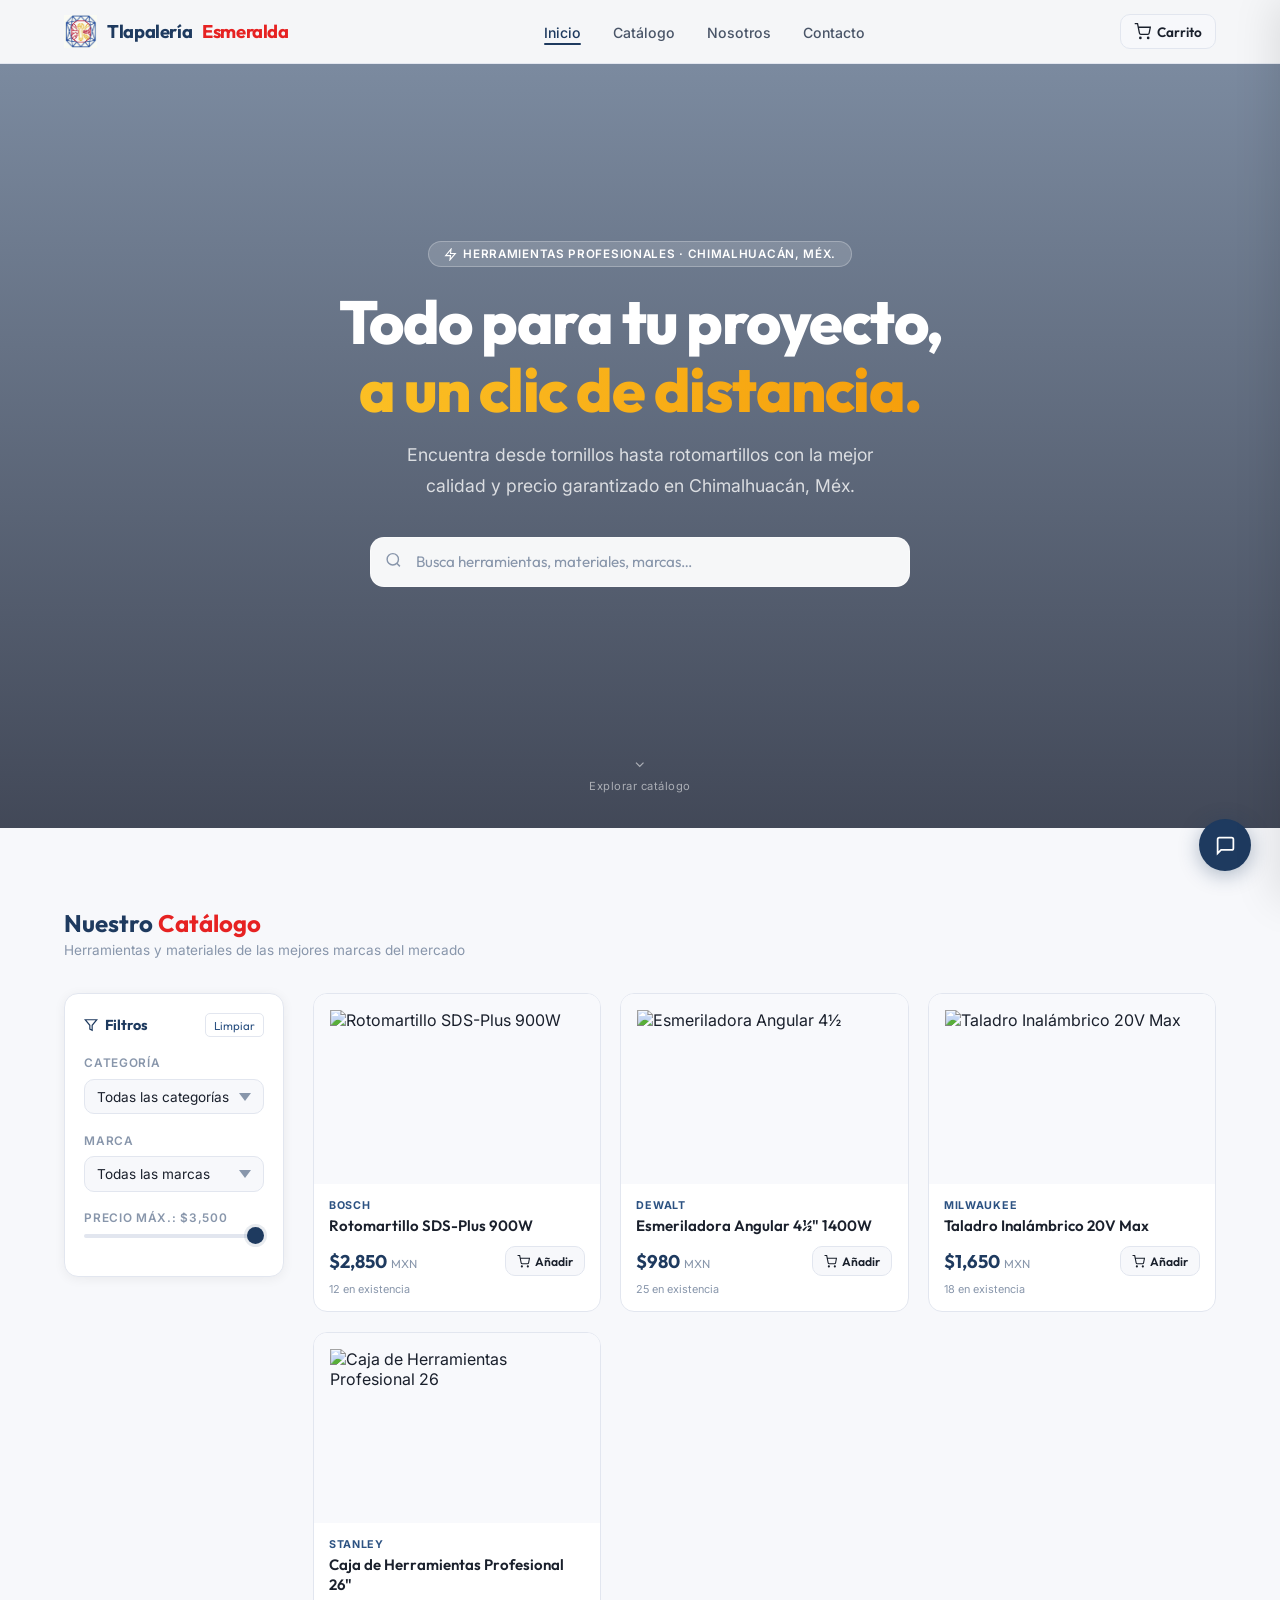
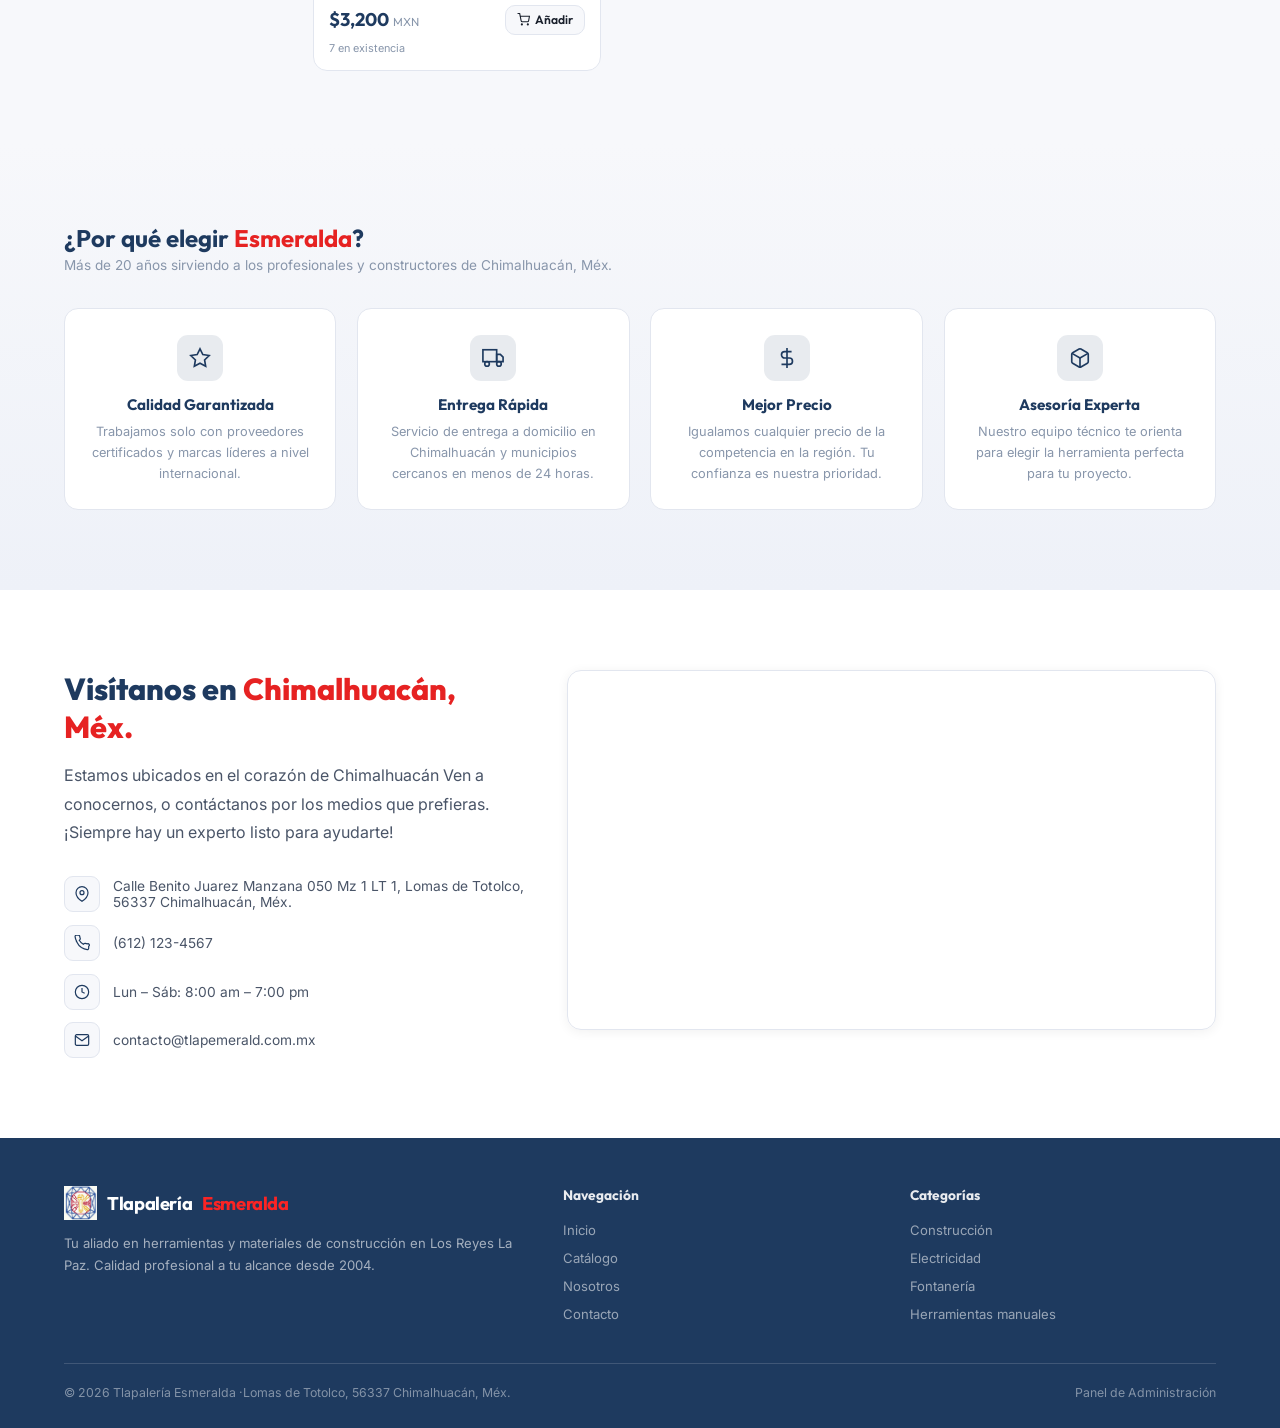
==== commit 79400177: "Add files via upload" ====
--- a/index.html
+++ b/index.html
@@ -1,13 +1,17 @@
 <!DOCTYPE html>
 <html lang="es">
+
+<!-- Documento principal de la tienda online Tlapalería Esmeralda.
+     Contiene la navegación, hero, catálogo, secciones informativas,
+     carrito interactivo y ventanas modales para la compra. -->
 
 <head>
   <meta charset="UTF-8" />
   <meta name="viewport" content="width=device-width, initial-scale=1.0" />
   <title>Tlapalería Esmeralda — Todo para tu proyecto, a un clic de distancia</title>
   <meta name="description"
-    content="Tlapalería Esmeralda en Los Reyes La Paz: herramientas profesionales, materiales de construcción, fontanería y electricidad. Catálogo en línea con los mejores precios." />
-  <meta name="keywords" content="tlapaleria, herramientas, Los Reyes La Paz, construccion, materiales, Esmeralda" />
+    content="Tlapalería Esmeralda en Chimalhuacán, Méx.: herramientas profesionales, materiales de construcción, fontanería y electricidad. Catálogo en línea con los mejores precios." />
+  <meta name="keywords" content="tlapaleria, herramientas, Chimalhuacán, Méx, construccion, materiales, Esmeralda" />
   <!-- Favicon generado con SVG -->
   <link rel="icon"
     href="data:image/svg+xml,<svg xmlns='http://www.w3.org/2000/svg' viewBox='0 0 100 100'><rect width='100' height='100' rx='18' fill='%232563eb'/><path d='M25 72V42l25-16 25 16v30H55V55H45v17H25Z' fill='white'/></svg>" />
@@ -17,6 +21,7 @@
 <body>
 
   <!-- ========== NAVBAR ========== -->
+  <!-- Barra de navegación fija que permite saltar entre secciones y acceder al carrito. -->
   <nav class="navbar" id="navbar">
     <a class="nav-brand" href="#inicio">
       <!--
@@ -54,6 +59,7 @@
   </nav>
 
   <!-- Mobile nav -->
+  <!-- Menú deslizante para dispositivos pequeños. Aparece al presionar el icono de hamburguesa. -->
   <div class="nav-menu-mobile" id="mobile-menu">
     <a href="#inicio">Inicio</a>
     <a href="#catalogo">Catálogo</a>
@@ -62,6 +68,7 @@
   </div>
 
   <!-- ========== HERO ========== -->
+  <!-- Sección principal con título, descripción y buscador de productos. -->
   <section class="hero" id="inicio">
     <div class="hero-bg"></div>
     <div class="hero-overlay"></div>
@@ -71,10 +78,10 @@
         <svg viewBox="0 0 24 24">
           <path d="M13 2L3 14h9l-1 8 10-12h-9l1-8z" />
         </svg>
-        Herramientas Profesionales &middot; Los Reyes La Paz
+        Herramientas Profesionales &middot; Chimalhuacán, Méx.
       </div>
       <h1>Todo para tu proyecto,<br><span class="highlight">a un clic de distancia.</span></h1>
-      <p>Encuentra desde tornillos hasta rotomartillos con la mejor calidad y precio garantizado en Los Reyes La Paz.
+      <p>Encuentra desde tornillos hasta rotomartillos con la mejor calidad y precio garantizado en Chimalhuacán, Méx.
       </p>
 
       <div class="search-wrapper">
@@ -99,6 +106,7 @@
   </section>
 
   <!-- ========== CATÁLOGO ========== -->
+  <!-- Sección de catálogo donde se muestran filtros y la cuadrícula de productos. -->
   <section id="catalogo">
     <div class="section-header">
       <div>
@@ -110,6 +118,7 @@
     <div class="catalog-layout">
 
       <!-- Sidebar de filtros -->
+      <!-- Controles de filtrado para categoría, marca y precio. Se usan para refinar la vista del catálogo. -->
       <aside class="filters-sidebar" id="filters-sidebar">
         <div class="filter-header">
           <h3>
@@ -153,6 +162,7 @@
       </aside>
 
       <!-- Grid de productos -->
+      <!-- Aquí se renderizan dinámicamente las tarjetas de producto según los filtros y la búsqueda. -->
       <div class="products-grid" id="products-grid">
         <!-- Renderizado por JS -->
       </div>
@@ -160,11 +170,12 @@
   </section>
 
   <!-- ========== NOSOTROS ========== -->
+  <!-- Sección informativa que presenta los valores y ventajas de la tlapalería. -->
   <section id="nosotros">
     <div class="section-header">
       <div>
         <h2 class="section-title">¿Por qué elegir <span>Esmeralda</span>?</h2>
-        <p class="section-sub">Más de 20 años sirviendo a los profesionales y constructores de Los Reyes La Paz</p>
+        <p class="section-sub">Más de 20 años sirviendo a los profesionales y constructores de Chimalhuacán, Méx.</p>
       </div>
     </div>
 
@@ -189,7 +200,7 @@
           </svg>
         </div>
         <h3>Entrega Rápida</h3>
-        <p>Servicio de entrega a domicilio en Los Reyes La Paz y municipios cercanos en menos de 24 horas.</p>
+        <p>Servicio de entrega a domicilio en  Chimalhuacán y municipios cercanos en menos de 24 horas.</p>
       </div>
       <div class="feature-card">
         <div class="feature-icon">
@@ -217,12 +228,13 @@
   </section>
 
   <!-- ========== CONTACTO / MAPA ========== -->
+  <!-- Información de contacto y mapa embebido para localizar la tienda físicamente. -->
   <section id="contacto">
     <div class="contact-grid">
       <div class="contact-info">
-        <h2>Visítanos en <span>Los Reyes La Paz</span></h2>
+        <h2>Visítanos en <span>Chimalhuacán, Méx.</span></h2>
         <p>
-          Estamos ubicados en el corazón de Los Reyes La Paz.
+            Estamos ubicados en el corazón de Chimalhuacán
           Ven a conocernos, o contáctanos por los medios que prefieras.
           ¡Siempre hay un experto listo para ayudarte!
         </p>
@@ -315,7 +327,7 @@
       </div>
     </div>
     <div class="footer-bottom">
-      <span>&copy; 2025 Tlapalería Esmeralda &middot;Lomas de Totolco, 56337 Chimalhuacán, Méx.</span>
+      <span>&copy; 2026 Tlapalería Esmeralda &middot;Lomas de Totolco, 56337 Chimalhuacán, Méx.</span>
       <!-- Enlace al panel de administración discreto al final de la página -->
       <a href="admin.html">Panel de Administración</a>
     </div>
@@ -384,7 +396,9 @@
   <!-- ========== TOAST CONTAINER ========== -->
   <div class="toast-container" id="toast-container"></div>
 
-  <!-- Scripts -->
+  <!-- Scripts de la aplicación principal -->
+  <!-- js/db.js: base de datos simulada con productos en localStorage -->
+  <!-- js/app.js: lógica de búsqueda, filtrado, carrito y modales -->
   <script src="js/db.js"></script>
   <script src="js/app.js"></script>
 </body>
--- a/css/style.css
+++ b/css/style.css
@@ -1,6 +1,7 @@
 @import url('https://fonts.googleapis.com/css2?family=Outfit:wght@300;400;500;600;700;800&family=Inter:wght@300;400;500;600&display=swap');
 
 /* === VARIABLES — TEMA CLARO PROFESIONAL === */
+/* Definición de colores, tipografía, radios y sombras que se usan en todo el diseño. */
 :root {
   --bg-primary: #f7f8fb;
   --bg-secondary: #ffffff;
@@ -27,6 +28,7 @@
 }
 
 /* === RESET & BASE === */
+/* Estilos base universales para normalizar margen, padding y caja de contenido. */
 *,
 *::before,
 *::after {
@@ -89,6 +91,7 @@
 /* ========================================
    NAVBAR
 ======================================== */
+/* Estilos del encabezado fijo, enlaces de navegación y botón de carrito. */
 .navbar {
   position: fixed;
   top: 0;
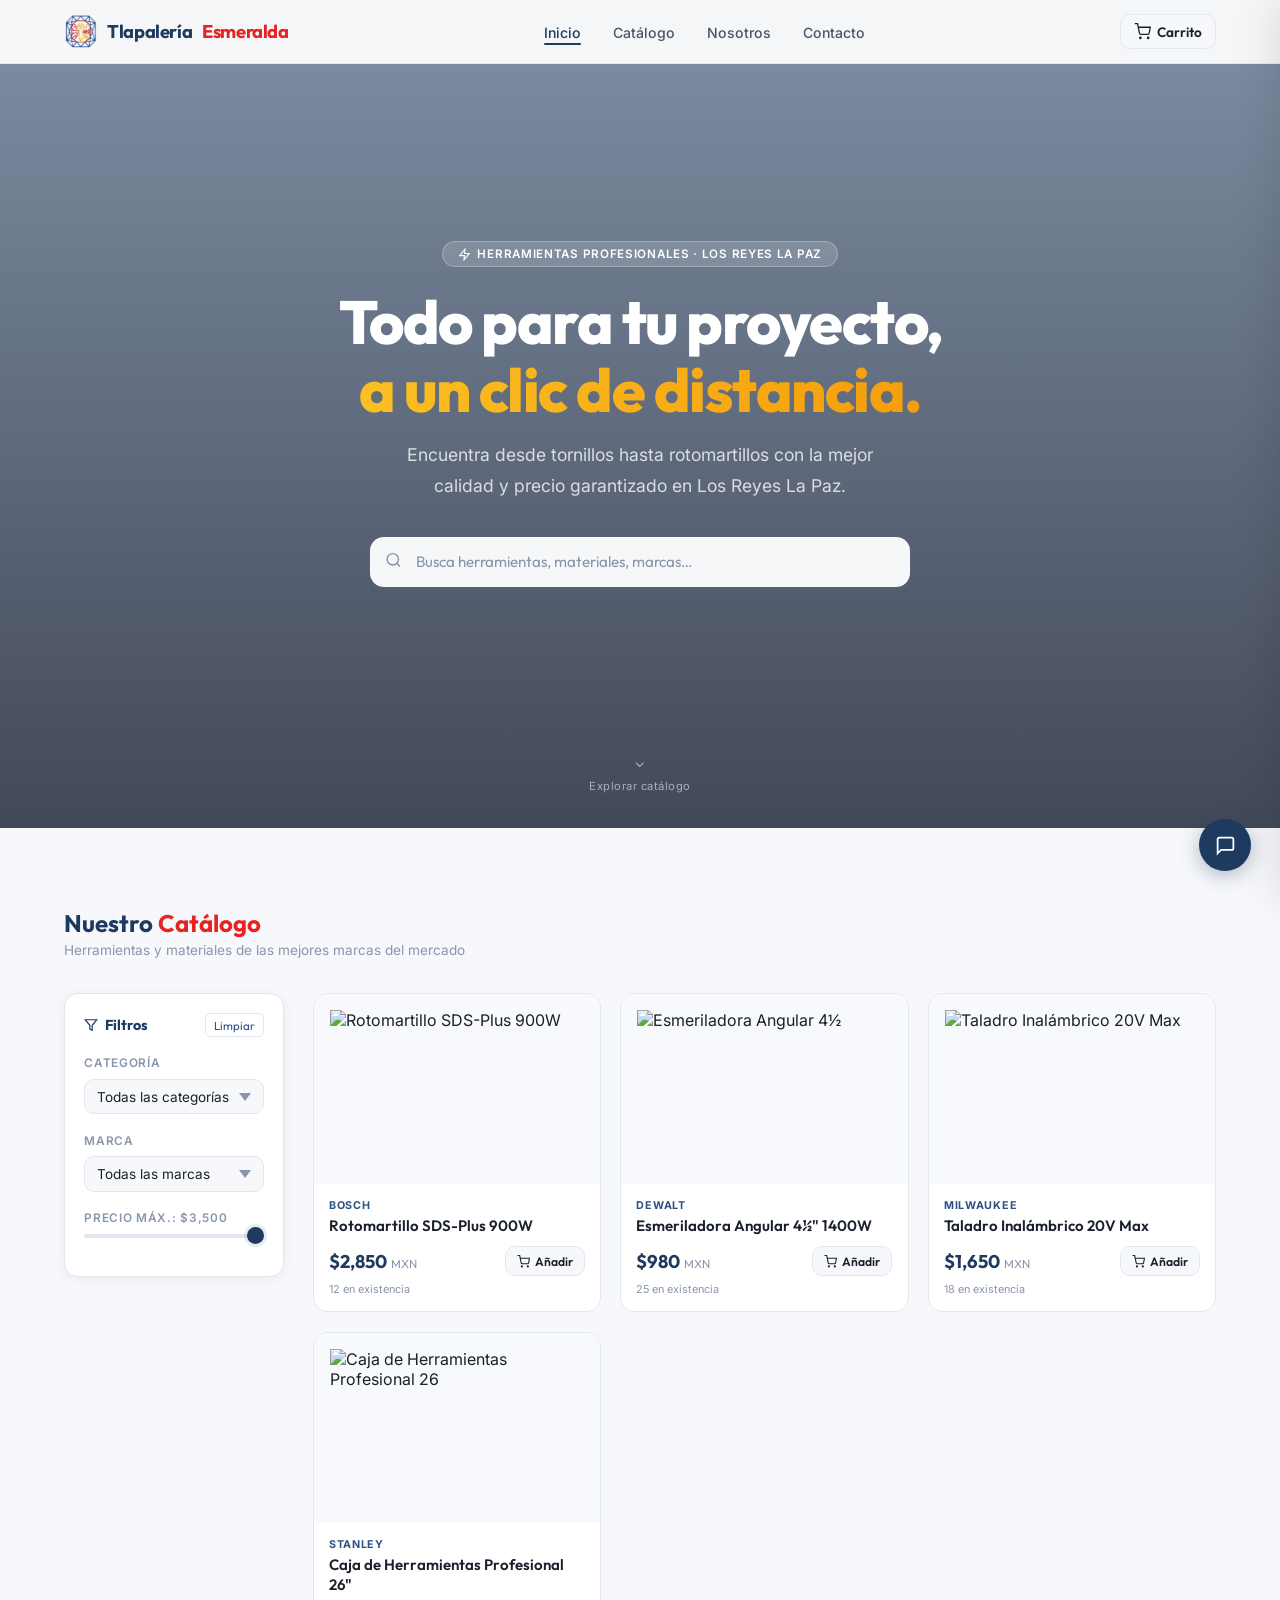
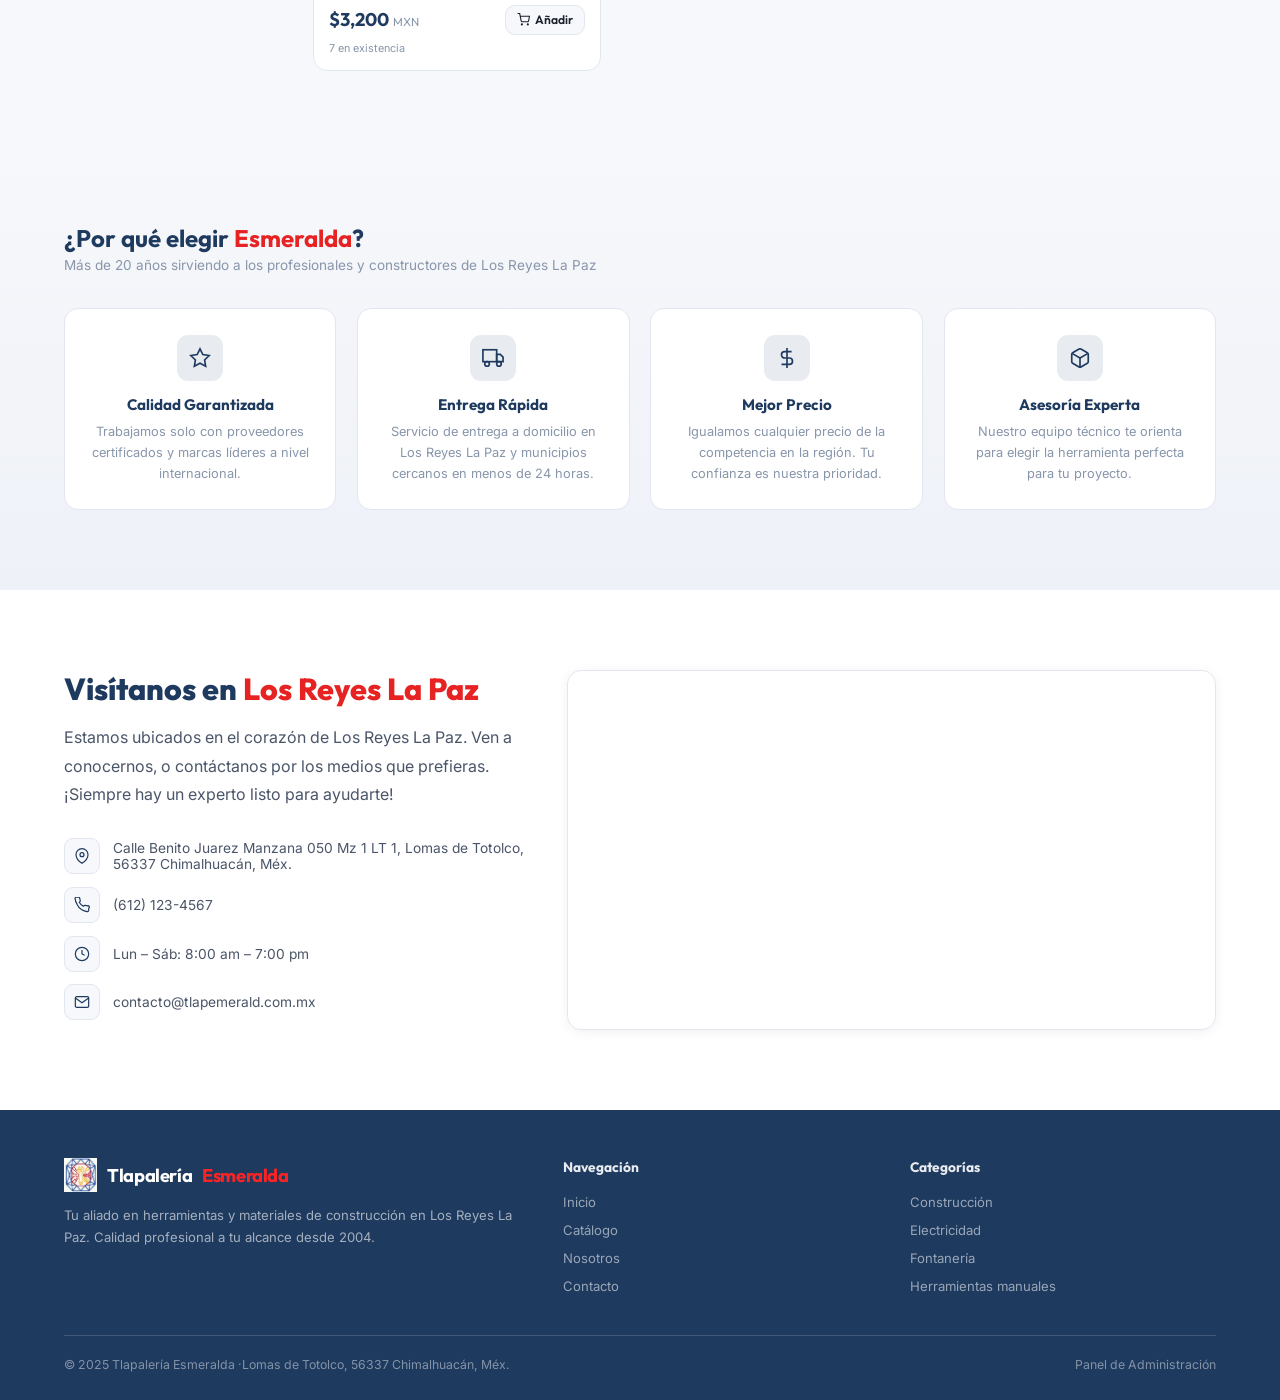
==== commit 4473fa40: "Add files via upload" ====
--- a/index.html
+++ b/index.html
@@ -1,17 +1,13 @@
 <!DOCTYPE html>
 <html lang="es">
-
-<!-- Documento principal de la tienda online Tlapalería Esmeralda.
-     Contiene la navegación, hero, catálogo, secciones informativas,
-     carrito interactivo y ventanas modales para la compra. -->
 
 <head>
   <meta charset="UTF-8" />
   <meta name="viewport" content="width=device-width, initial-scale=1.0" />
   <title>Tlapalería Esmeralda — Todo para tu proyecto, a un clic de distancia</title>
   <meta name="description"
-    content="Tlapalería Esmeralda en Chimalhuacán, Méx.: herramientas profesionales, materiales de construcción, fontanería y electricidad. Catálogo en línea con los mejores precios." />
-  <meta name="keywords" content="tlapaleria, herramientas, Chimalhuacán, Méx, construccion, materiales, Esmeralda" />
+    content="Tlapalería Esmeralda en Los Reyes La Paz: herramientas profesionales, materiales de construcción, fontanería y electricidad. Catálogo en línea con los mejores precios." />
+  <meta name="keywords" content="tlapaleria, herramientas, Los Reyes La Paz, construccion, materiales, Esmeralda" />
   <!-- Favicon generado con SVG -->
   <link rel="icon"
     href="data:image/svg+xml,<svg xmlns='http://www.w3.org/2000/svg' viewBox='0 0 100 100'><rect width='100' height='100' rx='18' fill='%232563eb'/><path d='M25 72V42l25-16 25 16v30H55V55H45v17H25Z' fill='white'/></svg>" />
@@ -21,7 +17,6 @@
 <body>
 
   <!-- ========== NAVBAR ========== -->
-  <!-- Barra de navegación fija que permite saltar entre secciones y acceder al carrito. -->
   <nav class="navbar" id="navbar">
     <a class="nav-brand" href="#inicio">
       <!--
@@ -30,7 +25,12 @@
       -->
       <img class="brand-logo" src="logo.png" alt="Logotipo Tlapalería Esmeralda"
         onerror="this.style.display='none'; this.nextElementSibling.style.display='grid';" />
-
+      <div class="brand-logo-fallback" style="display:none;">
+        <svg viewBox="0 0 24 24">
+          <path d="M3 9l9-7 9 7v11a2 2 0 0 1-2 2H5a2 2 0 0 1-2-2z" />
+          <polyline points="9 22 9 12 15 12 15 22" />
+        </svg>
+      </div>
       Tlapalería <span>Esmeralda</span>
     </a>
 
@@ -59,7 +59,6 @@
   </nav>
 
   <!-- Mobile nav -->
-  <!-- Menú deslizante para dispositivos pequeños. Aparece al presionar el icono de hamburguesa. -->
   <div class="nav-menu-mobile" id="mobile-menu">
     <a href="#inicio">Inicio</a>
     <a href="#catalogo">Catálogo</a>
@@ -68,7 +67,6 @@
   </div>
 
   <!-- ========== HERO ========== -->
-  <!-- Sección principal con título, descripción y buscador de productos. -->
   <section class="hero" id="inicio">
     <div class="hero-bg"></div>
     <div class="hero-overlay"></div>
@@ -78,10 +76,10 @@
         <svg viewBox="0 0 24 24">
           <path d="M13 2L3 14h9l-1 8 10-12h-9l1-8z" />
         </svg>
-        Herramientas Profesionales &middot; Chimalhuacán, Méx.
+        Herramientas Profesionales &middot; Los Reyes La Paz
       </div>
       <h1>Todo para tu proyecto,<br><span class="highlight">a un clic de distancia.</span></h1>
-      <p>Encuentra desde tornillos hasta rotomartillos con la mejor calidad y precio garantizado en Chimalhuacán, Méx.
+      <p>Encuentra desde tornillos hasta rotomartillos con la mejor calidad y precio garantizado en Los Reyes La Paz.
       </p>
 
       <div class="search-wrapper">
@@ -106,7 +104,6 @@
   </section>
 
   <!-- ========== CATÁLOGO ========== -->
-  <!-- Sección de catálogo donde se muestran filtros y la cuadrícula de productos. -->
   <section id="catalogo">
     <div class="section-header">
       <div>
@@ -118,7 +115,6 @@
     <div class="catalog-layout">
 
       <!-- Sidebar de filtros -->
-      <!-- Controles de filtrado para categoría, marca y precio. Se usan para refinar la vista del catálogo. -->
       <aside class="filters-sidebar" id="filters-sidebar">
         <div class="filter-header">
           <h3>
@@ -162,7 +158,6 @@
       </aside>
 
       <!-- Grid de productos -->
-      <!-- Aquí se renderizan dinámicamente las tarjetas de producto según los filtros y la búsqueda. -->
       <div class="products-grid" id="products-grid">
         <!-- Renderizado por JS -->
       </div>
@@ -170,12 +165,11 @@
   </section>
 
   <!-- ========== NOSOTROS ========== -->
-  <!-- Sección informativa que presenta los valores y ventajas de la tlapalería. -->
   <section id="nosotros">
     <div class="section-header">
       <div>
         <h2 class="section-title">¿Por qué elegir <span>Esmeralda</span>?</h2>
-        <p class="section-sub">Más de 20 años sirviendo a los profesionales y constructores de Chimalhuacán, Méx.</p>
+        <p class="section-sub">Más de 20 años sirviendo a los profesionales y constructores de Los Reyes La Paz</p>
       </div>
     </div>
 
@@ -200,7 +194,7 @@
           </svg>
         </div>
         <h3>Entrega Rápida</h3>
-        <p>Servicio de entrega a domicilio en  Chimalhuacán y municipios cercanos en menos de 24 horas.</p>
+        <p>Servicio de entrega a domicilio en Los Reyes La Paz y municipios cercanos en menos de 24 horas.</p>
       </div>
       <div class="feature-card">
         <div class="feature-icon">
@@ -228,13 +222,12 @@
   </section>
 
   <!-- ========== CONTACTO / MAPA ========== -->
-  <!-- Información de contacto y mapa embebido para localizar la tienda físicamente. -->
   <section id="contacto">
     <div class="contact-grid">
       <div class="contact-info">
-        <h2>Visítanos en <span>Chimalhuacán, Méx.</span></h2>
+        <h2>Visítanos en <span>Los Reyes La Paz</span></h2>
         <p>
-            Estamos ubicados en el corazón de Chimalhuacán
+          Estamos ubicados en el corazón de Los Reyes La Paz.
           Ven a conocernos, o contáctanos por los medios que prefieras.
           ¡Siempre hay un experto listo para ayudarte!
         </p>
@@ -327,7 +320,7 @@
       </div>
     </div>
     <div class="footer-bottom">
-      <span>&copy; 2026 Tlapalería Esmeralda &middot;Lomas de Totolco, 56337 Chimalhuacán, Méx.</span>
+      <span>&copy; 2025 Tlapalería Esmeralda &middot;Lomas de Totolco, 56337 Chimalhuacán, Méx.</span>
       <!-- Enlace al panel de administración discreto al final de la página -->
       <a href="admin.html">Panel de Administración</a>
     </div>
@@ -396,9 +389,7 @@
   <!-- ========== TOAST CONTAINER ========== -->
   <div class="toast-container" id="toast-container"></div>
 
-  <!-- Scripts de la aplicación principal -->
-  <!-- js/db.js: base de datos simulada con productos en localStorage -->
-  <!-- js/app.js: lógica de búsqueda, filtrado, carrito y modales -->
+  <!-- Scripts -->
   <script src="js/db.js"></script>
   <script src="js/app.js"></script>
 </body>
--- a/css/style.css
+++ b/css/style.css
@@ -601,6 +601,7 @@
   font-family: var(--font-body);
   font-size: .85rem;
   transition: border-color var(--transition);
+  -webkit-appearance: none;
   appearance: none;
   background-image: url("data:image/svg+xml,%3Csvg xmlns='http://www.w3.org/2000/svg' width='12' height='8' viewBox='0 0 12 8'%3E%3Cpath fill='%238896ab' d='M6 8L0 0h12z'/%3E%3C/svg%3E");
   background-repeat: no-repeat;
@@ -620,6 +621,7 @@
 
 .price-range-wrapper input[type="range"] {
   -webkit-appearance: none;
+  appearance: none;
   width: 100%;
   height: 4px;
   background: var(--border);
@@ -629,6 +631,7 @@
 
 .price-range-wrapper input[type="range"]::-webkit-slider-thumb {
   -webkit-appearance: none;
+  appearance: none;
   width: 17px;
   height: 17px;
   background: var(--accent);
